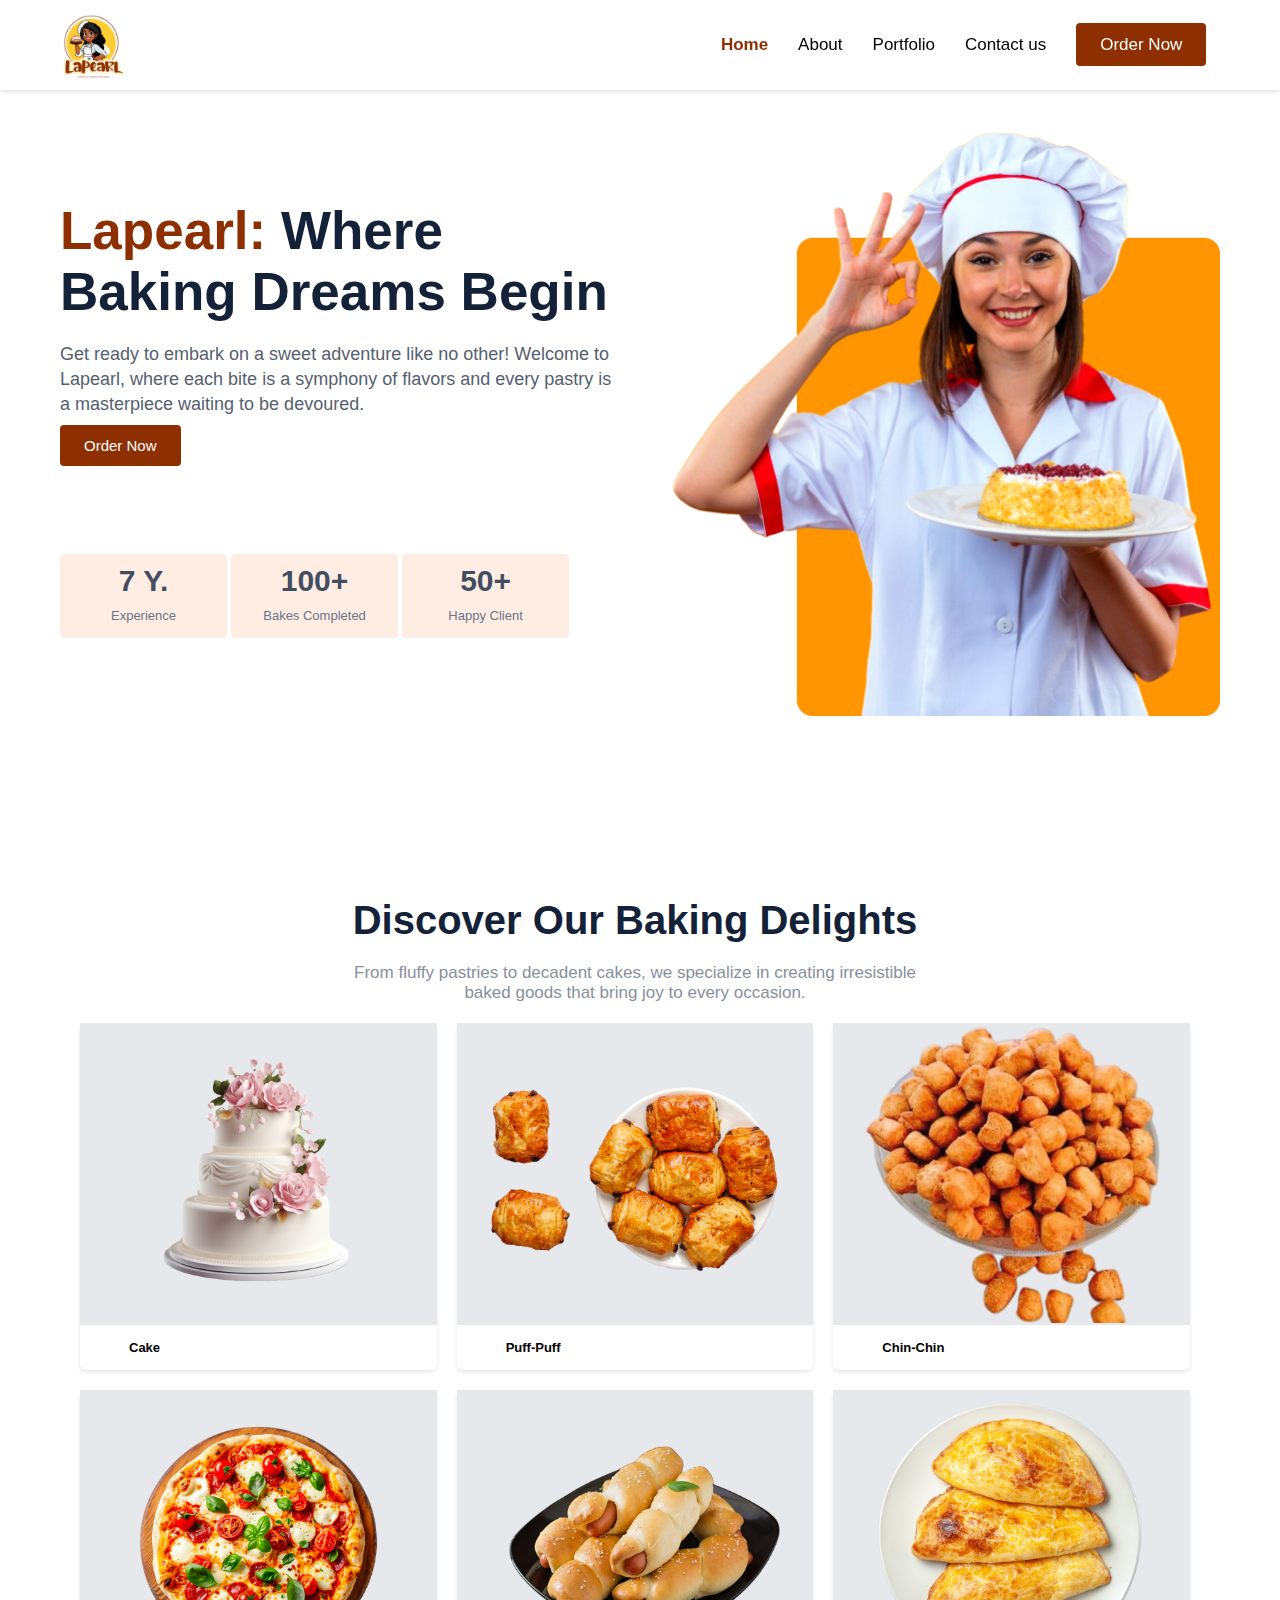
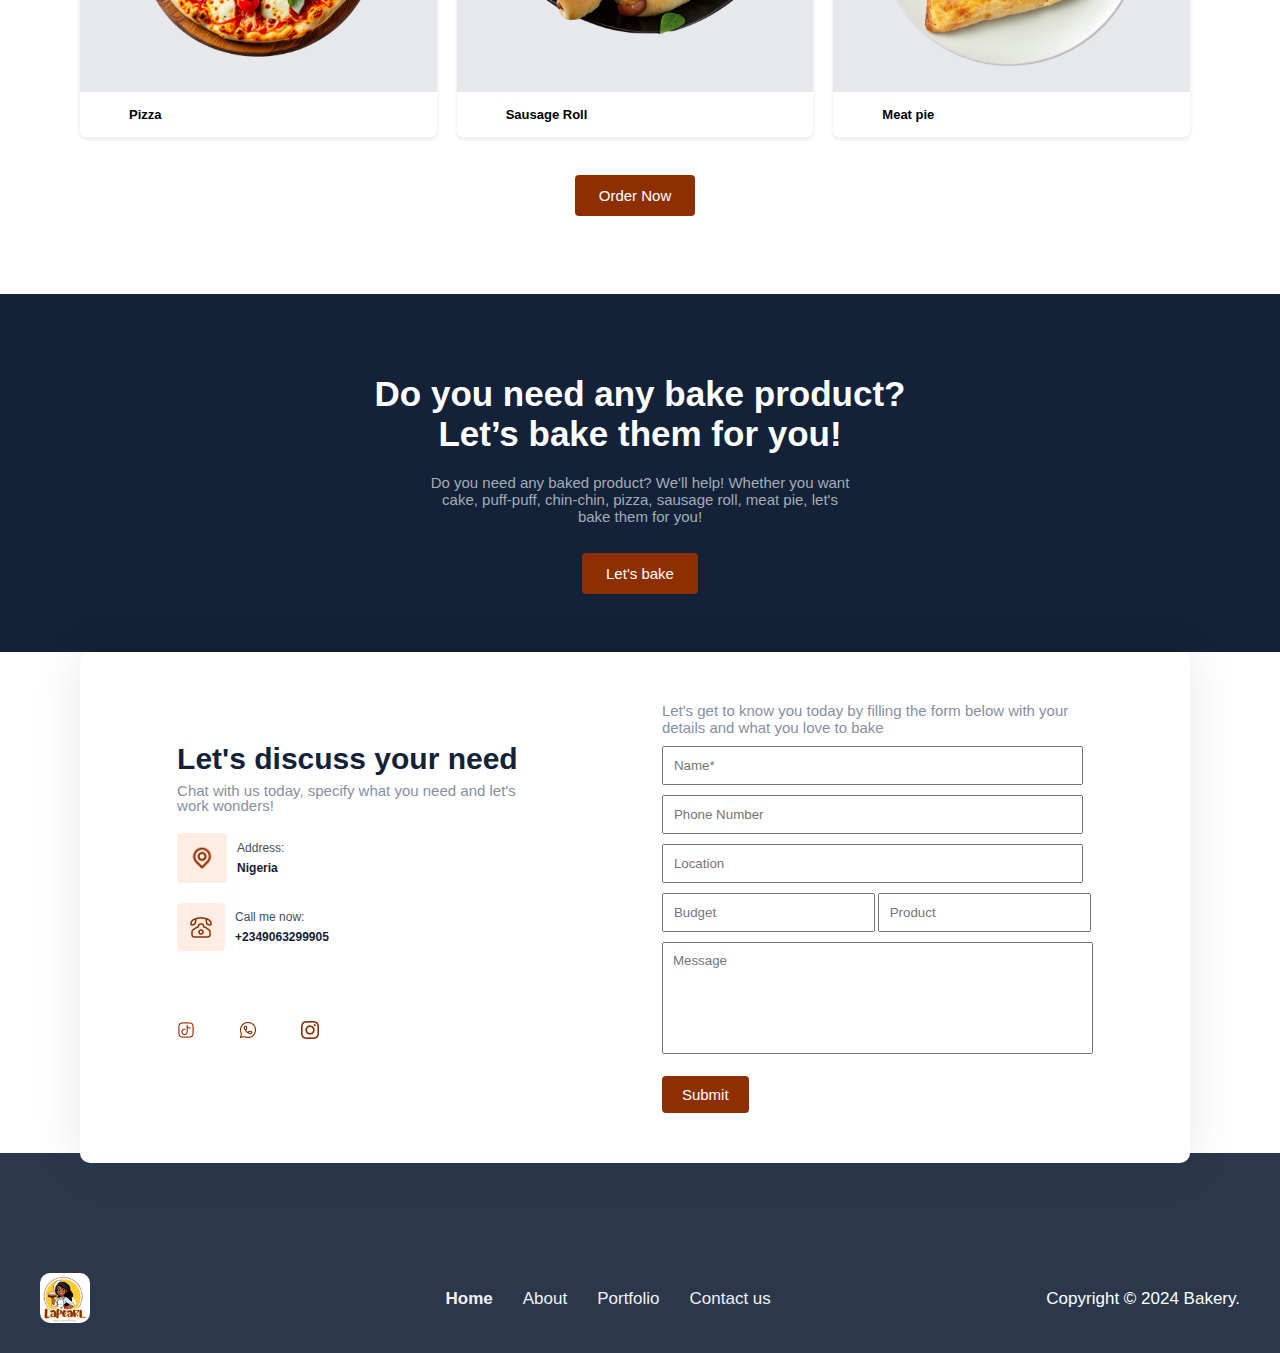
==== index.html @ 3e5f064e "media changed" ====
<!DOCTYPE html>
<html lang="en">
<head>
    <meta charset="UTF-8">
    <meta name="viewport" content="width=device-width, initial-scale=1.0">
    <title>Wholesome Baked Goods Delivered</title>
    <link rel="stylesheet" href="style.css">
    <link rel="shortcut icon" href="img/Lapearl logo Mascot 1.jpg" type="image/x-icon">
</head>
<body>
    <nav>
        <img src="img/Lapearl logo Mascot 1.jpg" alt="Logo">
        <ul class="nav-menu">
          <li class="nav-item"><a href="index.html" class="active">Home</a></li>
          <li class="nav-item"><a href="about.html">About</a></li>
          <li class="nav-item"><a href="portfolio.html">Portfolio</a></li>
          <li class="nav-item"><a href="contact.html">Contact us</a></li>
          <li class="nav-item"><a href="https://api.whatsapp.com/send?phone=2349063299905" class="nav-button" target="_blank">Order Now</a></li>
        </ul>
    </nav>

    <!--section 1-->
    <section class="section-1">
        <div class="container">
            <div class="row">
                <div class="col-1-of-2">
                    <h1><span>Lapearl:</span> Where Baking Dreams Begin</h1>
                    <p>Get ready to embark on a sweet adventure like no other! Welcome to Lapearl,
                         where each bite is a symphony of flavors and every pastry is a masterpiece waiting to be devoured.</p>
                    <a href="https://api.whatsapp.com/send?phone=2349063299905" target="_blank" class="btn">Order Now</a>

                    <div>
                        <div class="content-box">
                            <h1>7 Y.</h1>
                            <p>Experience</p>
                        </div>
                        <div class="content-box">
                            <h1>100+</h1>
                            <p>Bakes Completed</p>
                        </div>
                        <div class="content-box">
                             <h1>50+</h1>
                            <p>Happy Client</p>
                        </div>
                    </div>
                </div>
                <div class="col-1-of-2">
                    <img src="img/Frame 313.jpg" alt="baker">
                </div>
            </div>
        </div>
    </section>

    <!--section 2-->
    <section class="sec-2">
    <div class="grid-container">
        <!-- Header -->
        <div class=" header-item" style="grid-column: 1 / -1;">
            <h1>Discover Our Baking Delights</h1>
            <p>From fluffy pastries to decadent cakes, we specialize in creating irresistible <br>
                baked goods that bring joy to every occasion.
            </p>
        </div>
        <!-- Row 1 -->
        <div class="grid-item">
            <div class="color">
                <img src="img/cake 1.png" alt="cake">
            </div>
            <div>
                <p>Cake</p>
            </div>
        </div>

        <div class="grid-item">
            <div class="color">
                <img src="img/3.png" alt="puff puff">
            </div>
            <div>
                <p>Puff-Puff</p>
            </div>
        </div>

        <!-- Row 2 -->
        <div class="grid-item">
            <div class="color">
                <img src="img/2.png" alt="chin chin">
            </div>
            <div>
                <p>Chin-Chin</p>
            </div>
        </div>

        <div class="grid-item">
            <div class="color">
                <img src="img/pizza-slice 1.png" alt="pizza">
            </div>
            <div>
                <p>Pizza</p>
            </div>
        </div>

        <!-- Row 3 -->
        <div class="grid-item">
            <div class="color">
                <img src="img/4.png" alt="Sausage Roll">
            </div>
            <div>
                <p>Sausage Roll</p>
            </div>
        </div>

        <div class="grid-item">
            <div class="color">
                <img src="img/1 1.png" alt="Meat pie">
            </div>
            <div>
                <p>Meat pie</p>
            </div>
        </div>

        <div class=" header-item" style="grid-column: 1 / -1;">
            <a href="https://api.whatsapp.com/send?phone=2349063299905" target="_blank" class="b-t-n">Order Now</a>
        </div>
    </div>
</section>

<!--section 3-->
<section class="sec-3">
    <h1>
        Do you need any bake product? <br> Let’s bake them for you!
    </h1>

    <p>Do you need any baked product? We'll help! Whether you want <br> 
        cake, puff-puff, chin-chin, pizza, sausage roll, meat pie, let's <br> 
        bake them for you!
    </p>

    <a href="#Contact">Let's bake</a>
</section>

<!--section 4-->
<section class="sec-4" id="Contact">
    <div class="mother-contain-er">
        <div class="left">
            <h1>Let's discuss your need</h1>
            <p>Chat with us today, specify what you need and let's <br> work wonders!</p>
            <p class="og">
              <img src="img/Frame 50.png" alt="Location Icon" width="50px" height="50px">
              <span class="con-tent">
                <span class="a-d-d">Address:</span><br>
                <span class="nkt">Nigeria</span>
              </span>
            </p> <br>
            <p class="og">
              <img src="img/Frame 51.png" alt="Landline Icon">
              <span class="con-tent">
                <span class="a-d-d">Call me now:</span> <br>
                <span class="nkt">+2349063299905</span>
              </span>
            </p>
            <br>
            <p class="space">
              <a href="https://www.tiktok.com/@lapearlcakes?_t=8lHnKETPbi2&_r=1" target="_blank"><img src="img/tiktok.png" alt="TikTok Logo" /></a>
              <a href="https://wa.me/message/PMMWV4G5UHPJA1" target="_blank"><img src="img/whatsapp.png" alt="WhatsApp Logo" /></a>
              <a href="https://www.instagram.com/lapearl_cakes?igsh=MTdxNnNvN2x2amR6cg==" target="_blank"><img src="img/Social.png" alt="Instagram Logo" /></a>
            </p>
        </div>

        <div class="right">
            <p>Let's get to know you today by filling the form below with your <br> details and what you love to bake</p>
            <form>
              <input type="text" name="name" placeholder="Name*" id="text"><br>
              <input type="tel" name="phone" placeholder="Phone Number" id="tel"><br>
              <input type="text" name="location" placeholder="Location" id="text"><br>
              <input type="text" name="budget" placeholder="Budget" id="budget">
              <input type="text" name="product" placeholder="Product" id="product"><br>
              <textarea name="message" placeholder="Message"></textarea><br>
              <button type="submit">Submit</button>
            </form>
        </div>
    </div>
  </section>

  <!-- footer-->
<footer>
    <div class="footer-container">
        <div class="footer-left">
            <img src="img/Lapearl logo Mascot 1.jpg" alt="Logo" width="50px" height="50px">
        </div>
        <div class="footer-center">
            <ul class="nav-menu">
                <li class="nav-item"><a href="index.html" class="thick">Home</a></li>
                <li class="nav-item"><a href="about.html">About</a></li>
                <li class="nav-item"><a href="portfolio.html">Portfolio</a></li>
                <li class="nav-item"><a href="contact.html">Contact us</a></li>
            </ul>
        </div>
        <div class="footer-right">
            <p>Copyright © 2024 Bakery.</p>
        </div>
    </div>
</footer>
</body>
</html>
---- style.css ----
*{
    margin: 0;
    padding: 0;
    box-sizing: border-box;
    font-family: sans-serif;
    max-width: 100%;
}

html{
    font-size: 62.5%; 
}

nav {
    display: flex;
    justify-content: space-around;
    align-items: center;
    background-color: white;
    color: black;
    padding: 1rem; 
    position: sticky;
    top: 0;
    box-shadow: 0 2px 4px rgba(0,0,0,0.1); 
    z-index: 2;
}

nav img {
    float: left;
    width: 7rem; 
    height: 7rem;
    margin-right: 40rem; 
}

.nav-menu {
    display: flex;
    list-style: none;
    margin-left: 8rem;
}

.nav-item {
    padding: 0 1.5rem; 
}

.nav-item a {
    text-decoration: none;
    color: black;
    font-size: 1.7rem; 
}

.nav-item a:hover {
    color: rgb(165, 42, 42);
}

.nav-item a.active{
    color: #8E2F01;
    font-weight: bolder;
}


a.nav-button{
    text-decoration: none;
    color: white !important;
    background-color: #8E2F01;
    padding: 1.2rem 2.4rem; 
    border-radius: 0.4rem;
}

a.nav-button:hover{
    color: white;
    background-color: #642200;
}

/* section 1 css style */

.section-1 {
    display: flex;
    justify-content: center;
    align-items: center;
    padding: 3rem 0 0; 
}

.section-1 .container {
    max-width: 1200px; 
    margin: 0 auto;
    padding: 0 2rem; 
}

.section-1 .row {
    display: flex;
    flex-wrap: wrap;
    align-items: center;
    justify-content: space-between; 
}

.section-1 .col-1-of-2 {
    flex-basis: 48%; 
    text-align: left; 
}

.section-1 .col-1-of-2 span{
    color: #8E2F01;
}

.section-1 h1 {
    font-size: 5.3rem; 
    margin-bottom: 2rem; 
    color: #132238;
}

.section-1 p {
    font-size: 1.8rem; 
    margin-bottom: 2rem; 
    color: #556070;
    line-height: 2.5rem;
}

.section-1 .btn {
    text-decoration: none;
    color: white;
    background-color: #8E2F01; 
    padding: 1.2rem 2.4rem; 
    border-radius: 0.4rem; 
    font-size: 1.5rem;
}

.section-1 .btn:hover{
    background-color: #642200; 
}

.section-1 .content-box {
    float: left; /* Floats each content box to the left */
    width: 30%; /* Sets the width of each box to 30% of their parent container */
    margin-top: 10rem;
    margin-right: 4px;
    background-color: #FFEDE4;
    border-radius: 4px;
    padding: 1rem 2.7rem;
}

.section-1 .content-box h1{
    font-size: 3rem;
    color: #424E60;
    text-align: center;
    font-weight: 600;
    margin-bottom: 0.5rem;
}

.section-1 .content-box p{
    font-size: 1.3rem;
    color: #697484;
    text-align: center;
    margin-bottom: 0;
}

/* section 2 css style */
.sec-2{
    margin: 15rem 9rem 9rem 8rem;
}

.sec-2 .grid-container {
    display: grid;
    grid-template-columns: repeat(3, 1fr); /* Creates 3 columns */
    grid-gap: 20px; /* Adjusts the gap between grid items */
    text-align: center; /* Centers the text */
    justify-content: center;
}

.sec-2 .grid-item {
    border-radius: 6px;
    box-shadow: 0 2px 4px rgba(0,0,0,0.1); 
}

.sec-2 .header-item h1{
    font-weight: bold; /* Makes header text bold */
    color: #132238;
    font-size: 4rem;
    margin-bottom: 2rem;
}

.sec-2 .header-item p{
    color: #87909D;
    font-size: 1.7rem;
    font-weight: 400;
}

.sec-2 .grid-item img {
    max-width: 300px; /* Limits image size */
    margin: 0 auto; /* Centers images horizontally */
}

.sec-2 .grid-item p{
    font-size: 1.3rem;
    float: left;
    padding-left: 4.9rem;
    padding-top: 1.5rem;
    font-weight: bold;
    padding-bottom: 1.5rem;
}

.sec-2 .b-t-n {
    text-decoration: none;
    color: white;
    background-color: #8E2F01; 
    padding: 1.2rem 2.4rem; 
    border-radius: 0.4rem; 
    font-size: 1.5rem;
}

.sec-2 .b-t-n:hover{
    background-color: #642200; 
}

.sec-2 .header-item {
    margin-top: 30px;
}

.color{
    background-color: #E6E8EB;
}

/* section 3 css style */
.sec-3{
    background-color: #132238;
    text-align: center;
    padding-bottom: 7rem;
}

.sec-3 h1{
    font-size: 3.5rem;
    padding-bottom: 2rem;
    color: white;
    padding-top: 8rem;
}

.sec-3 p{
    font-size: 1.5rem;
    margin-bottom: 4rem;
    color: #A5ACB5;
    font-weight: 400;
}

.sec-3 a{
    text-decoration: none;
    color: white;
    background-color: #8E2F01; 
    padding: 1.2rem 2.4rem; 
    border-radius: 0.4rem; 
    font-size: 1.5rem;
}

.sec-3 a:hover{
    background-color: #642200; 
}

/* section 4 css style */

.sec-4{
    margin: 0 9rem 0 8rem;
}

.sec-4 .mother-contain-er{
    display: flex;
    justify-content: space-around;
    flex-wrap: wrap;
    border-radius: 1rem;
    box-shadow: 0 0 5rem rgba(0,0,0,0.1); 
    background-color: white;
    z-index: 1;
    position: relative;
    margin-bottom: -1rem;
}

.sec-4 .mother-contain-er div{
    float: left;
}

.sec-4 div.left{
    padding: 9rem 0 5rem 5rem;
}

.sec-4 div.left h1{
    font-size: 3rem;
    font-weight: 600;
    color: #132238;
    margin-bottom: 0.7rem;
}

.sec-4 div.left > p{
    color: #87909D;
    font-size: 1.5rem;
    line-height: 1.5rem;
    margin-bottom: 2rem;
}

.sec-4 p.og{
    display: inline-flex;
    flex-direction: row ;
    margin-bottom: 2rem;
 }

 .sec-4 span.con-tent{
    display: flex;
    flex-direction: column;
    justify-content: center;   
    line-height: 1rem;
    padding-left: 1rem;
}

.sec-4 span.con-tent span.a-d-d{
    font-weight: 400;
    font-size: 1.2rem;
    color: #424E60;
}

.sec-4 span.con-tent span.nkt{
    font-weight: 600;
    font-size: 1.2rem;
    color: #132238;
}

.sec-4 p.space{
    margin-top: 5rem;
}

.sec-4 p.space a{
    margin-right: 4rem;
}

.sec-4 div.right{
    padding: 5rem;
}

.sec-4 div.right p{
    font-size: 1.5rem;
    font-weight: 400;
    color: #87909D;
    line-height: 1.7rem;
}

.sec-4 #text{
    padding: 1rem 23rem 1rem 1rem;
    outline: none;
    margin-top: 1rem;
}

.sec-4 #tel{
    padding: 1rem 23rem 1rem 1rem;
    outline: none;
    margin-top: 1rem;
}

.sec-4 #budget, #product{
    padding: 1rem 2.2rem 1rem 1rem;
    outline: none;
    margin-top: 1rem;
}

.sec-4 textarea{
    padding: 1rem 24.4rem 7rem 1rem;
    margin-top: 1rem;
    outline: none;
    resize: none;
}

.sec-4 button{
    background-color: #8E2F01;
    color: white;
    outline: none;
    border: none;
    padding: 1rem 2rem; 
    border-radius: 0.4rem; 
    font-size: 1.5rem;
    margin-top: 2rem;
    cursor: pointer;
}

/* footer */
footer {
    background-color: #2B384C;
    padding: 20px 0;
    color: white;
    height: 20rem;
}

footer .nav-menu {
    display: flex;
    list-style: none;
    margin-left: 8rem;
}

footer .nav-item {
    padding: 0 1.5rem; 
}

 footer .nav-item a {
    text-decoration: none;
    color: #F0F1F3 !important;
    font-size: 1.7rem; 
}

footer .nav-item a:hover {
    color: brown;
}

footer a.thick{
    font-weight: bolder;
}

.footer-container {
    display: flex;
    justify-content: space-between;
    align-items: center;
    max-width: 1200px;
    margin: 0 auto;
    padding-top: 10rem;
}

.footer-left img {
    max-width: 100px; 
    border-radius: 1rem;
}

.footer-center {
    text-align: center;
}

.footer-right {
    text-align: right;
    font-size: 1.7rem;
}




/* For screens smaller than 768px */
@media (max-width: 768px) {
    html{
        font-size: 50%;
    }

    nav img {
        margin-right: 10px;
    }

    a.nav-button{
        text-decoration: none;
        color: white;
        background-color: #8E2F01;
        padding: 1rem 1rem; 
        border-radius: 0.4rem;
    }

    .section-1 .col-1-of-2 {
        flex-basis: 100%; 
    }

    .sec-2 .grid-container {
        display: grid;
        grid-template-columns: repeat(1, 1fr); /* Creates 1 columns */
        grid-gap: 20px; /* Adjusts the gap between grid items */
        text-align: center; /* Centers the text */
    }
    
    .sec-4 .mother-contain-er div{
        float: left;
        border-radius: 3rem;
        box-shadow: 0 2px 4px rgba(0,0,0,0.1); 
    }

    footer {
        background-color: #2B384C;
        padding: 20px 0;
        color: white;
        height: 35rem;
    }

    .footer-container {
        display: flex;
        justify-content: space-between;
        align-items: center;
        max-width: 1200px;
        margin: 0 auto;
        padding-top: 5rem;
        flex-direction: column;
    }

    .footer-left img {
        width: 200px; 
        height: 100px;
        border-radius: 1rem;
        margin-bottom: 2rem;
    }

    .footer-center {
        text-align: center;
        margin-bottom: 2rem;
    }

    .sec-4 #budget, #product{
        outline: none;
        width: 100%;
        margin-top: 1rem;
    }

    .sec-4 #text{
        width: 100%;
        outline: none;
        margin-top: 1rem;
    }
    
    .sec-4 #tel{
        width: 100%;
        outline: none;
        margin-top: 1rem;
    }

    .sec-4 textarea{
        width: 100%;
        margin-top: 1rem;
        outline: none;
    }


}

/* For screens smaller than 500px */
@media (max-width: 500px) {
    html{
        font-size: 45%;
    }
    
    body{
        overflow-x: hidden;
    }

    nav img {
        width: 5rem; 
        height: 5rem;
    }

    .nav-menu {
        display: flex;
        list-style: none;
        margin-left: 4rem;
    }

    .nav-item a {
        text-decoration: none;
        color: black;
        font-size: 1rem; 
    }
    
    .section-1 .content-box p{
        font-size: 1rem;
    }

    .section-1 .row{
        flex-direction: column;
    }

    .section-1 h1 {
        font-size: 3.5rem;
    }

    .section-1 .col-1-of-2 {
        flex-basis: 48%; 
        text-align: left; 
        justify-content: center;
    }



    a.nav-button{
        display: none;
    }

    .nav-item a {
        text-decoration: none;
        color: black;
        font-size: 1.5rem; 
    }

    .sec-4{
        margin: 0;
    }

    .sec-4 .mother-contain-er{
        display: flex;
        justify-content: center;
    }

    .sec-4 #text{
        padding-right: 3rem;
        width: 100%;
        outline: none;
        margin-top: 1rem;
    }
    
    .sec-4 #tel{
        /* padding: 1rem 23rem 1rem 1rem; */
        width: 100%;
        outline: none;
        margin-top: 1rem;
        padding-right: 3rem;
    }

    .sec-4 #budget, #product{
        width: 100%;
        outline: none;
        margin-top: 1rem;
    }

    .sec-4 textarea::placeholder{
        font-size: 1.8rem;
        float: left;
    }

    .sec-4 textarea{
        overflow: hidden;
        width: 100%;
        padding-right: 3rem;
    }

}

/* For screens smaller than 350px */
@media (max-width: 350px) {
    html{
        font-size: 42%;
    }
    
    body{
        overflow-x: hidden;
    }

    nav img {
        width: 5rem; 
        height: 5rem;
    }

    .section-1 h1 {
        font-size: 3.5rem; 
    }

    .section-1 .col-1-of-2 {
        flex-basis: 48%; 
        text-align: center; 
    }
    

    a.nav-button{
        display: none;
    }

    .nav-item a {
        text-decoration: none;
        color: black;
        font-size: 1.5rem; 
    }

    .sec-4 #text{
        /* padding: 1rem 23rem 1rem 1rem; */
        width: 100%;
        outline: none;
        margin-top: 1rem;
    }
    
    .sec-4 #tel{
        /* padding: 1rem 23rem 1rem 1rem; */
        width: 100%;
        outline: none;
        margin-top: 1rem;
    }

    .sec-4 #budget, #product{
        /* padding: 1rem 7.2rem 1rem 1rem; */
        width: 100%;
        outline: none;
        margin-top: 1rem;
    }

}
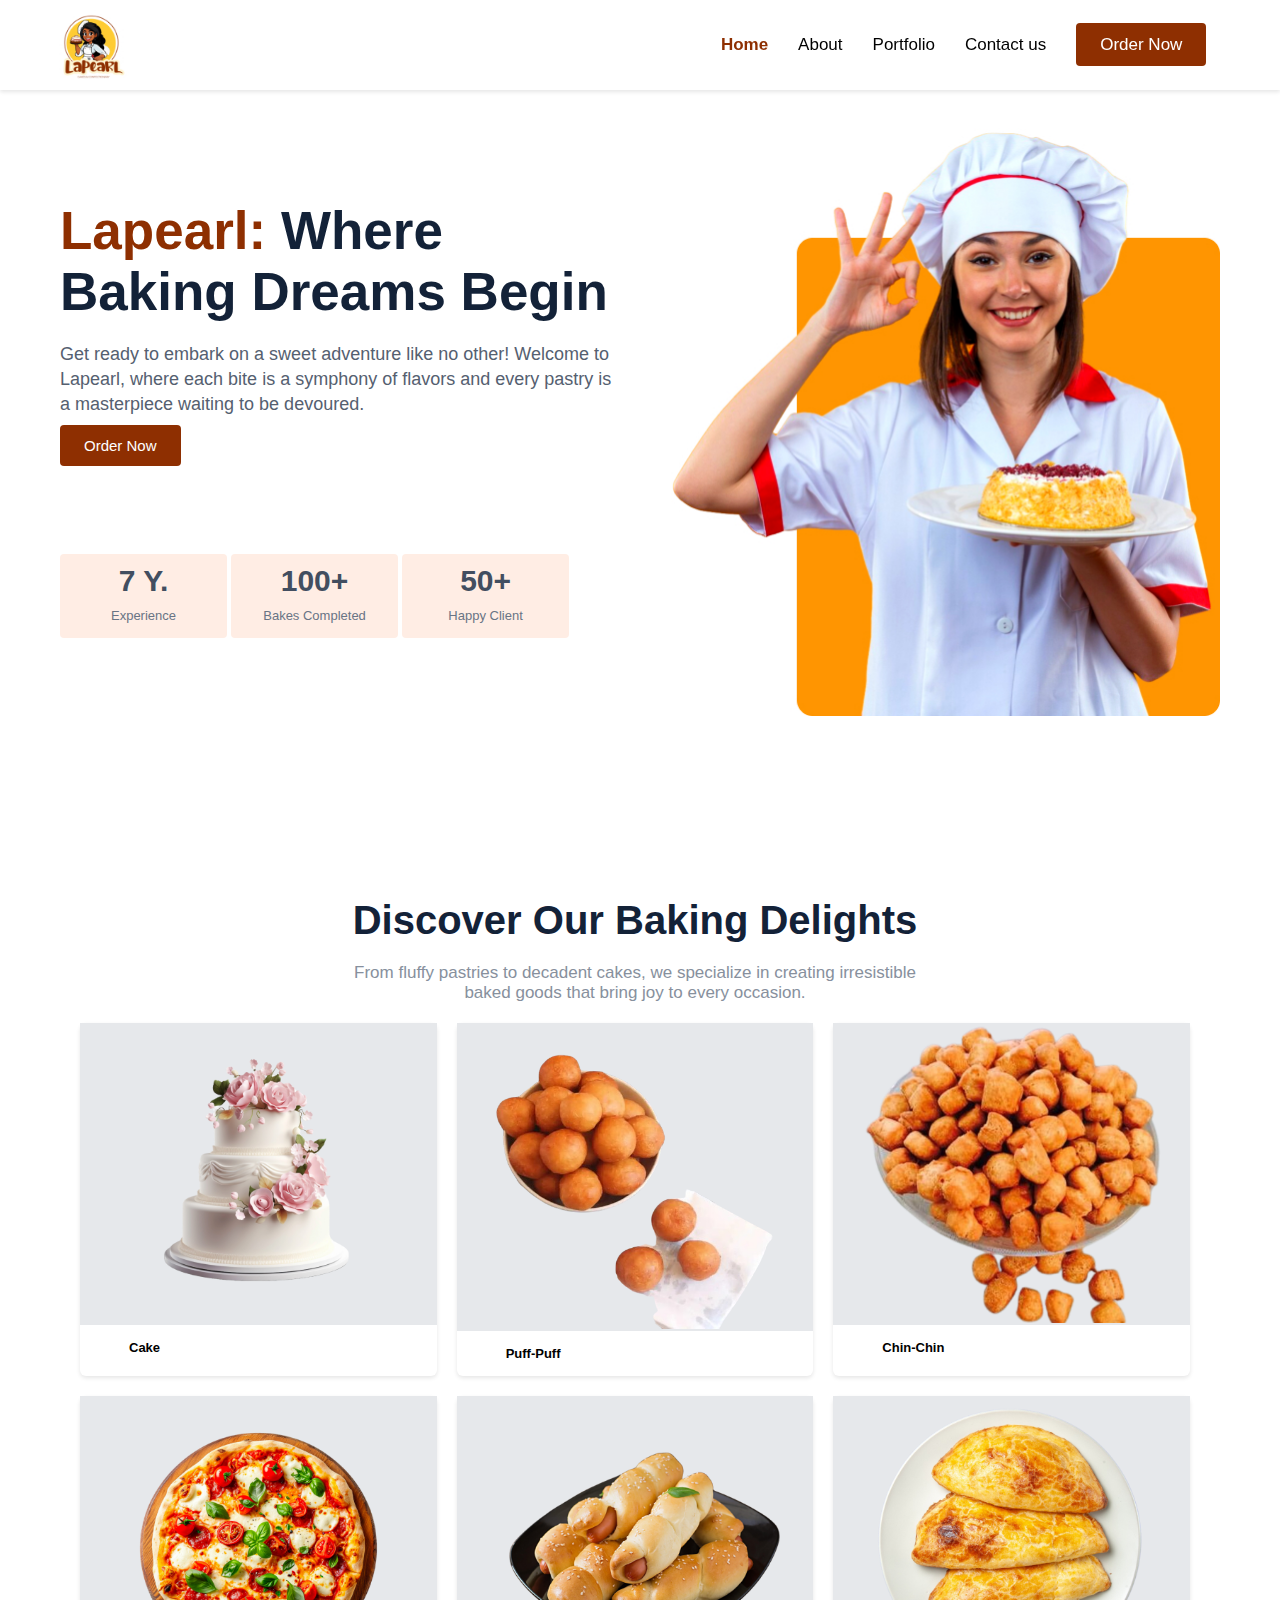
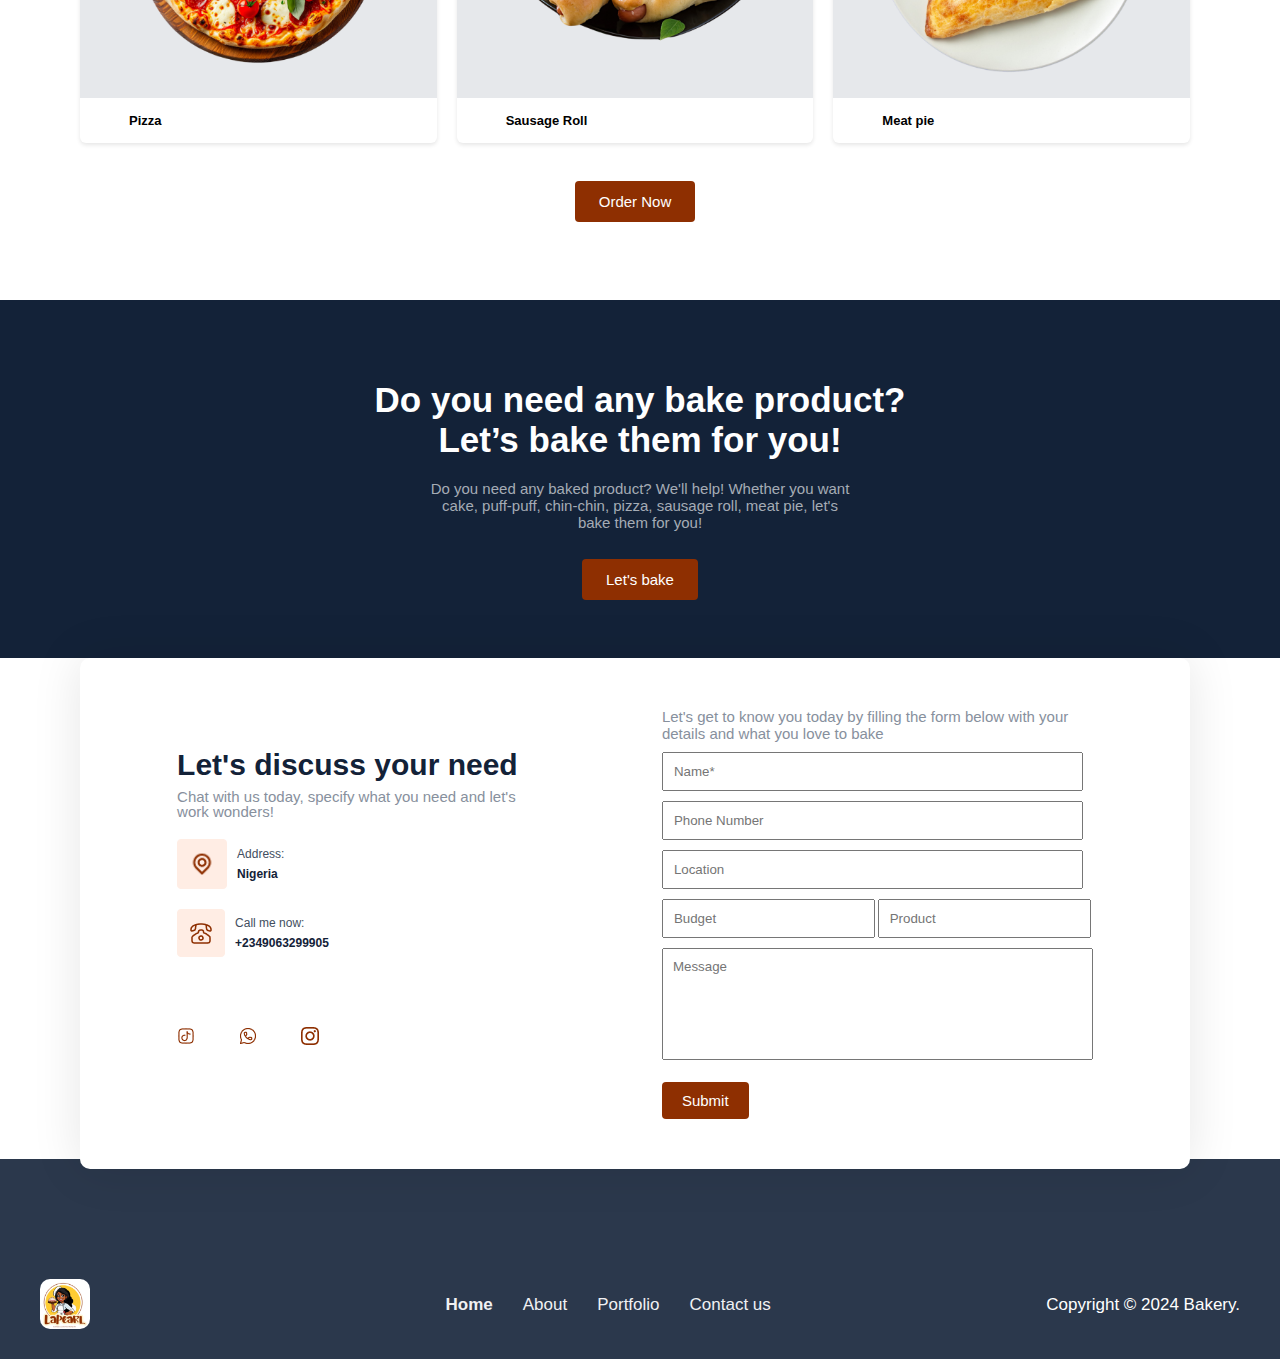
==== commit 792a4a99: "first commit" ====
--- a/index.html
+++ b/index.html
@@ -9,7 +9,7 @@
 </head>
 <body>
     <nav>
-        <img src="img/Lapearl logo Mascot 1.jpg" alt="Logo">
+        <a href="index.html"><img src="img/Lapearl logo Mascot 1.jpg" alt="Logo"></a>
         <ul class="nav-menu">
           <li class="nav-item"><a href="index.html" class="active">Home</a></li>
           <li class="nav-item"><a href="about.html">About</a></li>
@@ -73,7 +73,7 @@
 
         <div class="grid-item">
             <div class="color">
-                <img src="img/3.png" alt="puff puff">
+                <img src="img/puff-puff.jpg-removebg-preview.png" alt="puff puff" style="object-fit: cover;">
             </div>
             <div>
                 <p>Puff-Puff</p>
--- a/style.css
+++ b/style.css
@@ -431,14 +431,454 @@
 
 
 
-/* For screens smaller than 768px */
-@media (max-width: 768px) {
+/* For screens smaller than 1024px */
+ @media screen and (min-width: 767px) and (max-width: 1060px){
+    *{
+        margin: 0;
+        padding: 0;
+        box-sizing: border-box;
+        font-family: sans-serif;
+        max-width: 100%;
+    }
+    
+    html{
+        font-size: 58%; 
+    }
+    body{
+        overflow-x: hidden;
+    }
+    
+    nav {
+        display: flex;
+        justify-content: space-around;
+        align-items: center;
+        background-color: white;
+        color: black;
+        padding: 1rem; 
+        position: sticky;
+        top: 0;
+        box-shadow: 0 2px 4px rgba(0,0,0,0.1); 
+        z-index: 2;
+    }
+    
+    nav img {
+        float: left;
+        width: 7rem; 
+        height: 7rem;
+        margin-right: 15rem; 
+    }
+    
+    .nav-menu {
+        display: flex;
+        list-style: none;
+        margin-left: 8rem;
+    }
+    
+    .nav-item {
+        padding: 0 1.5rem; 
+    }
+    
+    .nav-item a {
+        text-decoration: none;
+        color: black;
+        font-size: 1.7rem; 
+    }
+    
+    .nav-item a:hover {
+        color: rgb(165, 42, 42);
+    }
+    
+    .nav-item a.active{
+        color: #8E2F01;
+        font-weight: bolder;
+    }
+    
+    
+    a.nav-button{
+        text-decoration: none;
+        color: white !important;
+        background-color: #8E2F01;
+        padding: 1.2rem 2.4rem; 
+        border-radius: 0.4rem;
+    }
+    
+    a.nav-button:hover{
+        color: white;
+        background-color: #642200;
+    }
+    
+    /* section 1 css style */
+    
+    .section-1 {
+        display: flex;
+        justify-content: center;
+        align-items: center;
+        padding: 3rem 0 0; 
+    }
+    
+    .section-1 .container {
+        max-width: 1200px; 
+        margin: 0 auto;
+        padding: 0 2rem; 
+    }
+    
+    .section-1 .row {
+        display: flex;
+        flex-wrap: wrap;
+        align-items: center;
+        justify-content: space-between; 
+    }
+    
+    .section-1 .col-1-of-2 {
+        flex-basis: 50%; 
+        text-align: left; 
+        padding: 3rem;
+    }
+    
+    .section-1 .col-1-of-2 span{
+        color: #8E2F01;
+        display: block;
+    }
+    
+    .section-1 h1 {
+        font-size: 5rem; 
+        margin-bottom: 2rem; 
+        color: #132238;
+    }
+    
+    .section-1 p {
+        font-size: 1.8rem; 
+        margin-bottom: 2rem; 
+        color: #556070;
+        line-height: 2.5rem;
+    }
+    
+    .section-1 .btn {
+        text-decoration: none;
+        color: white;
+        background-color: #8E2F01; 
+        padding: 1.2rem 2.4rem; 
+        border-radius: 0.4rem; 
+        font-size: 1.5rem;
+    }
+    
+    .section-1 .btn:hover{
+        background-color: #642200; 
+    }
+    
+    .section-1 .content-box {
+        float: left; /* Floats each content box to the left */
+        width: 30%; /* Sets the width of each box to 30% of their parent container */
+        margin-top: 10rem;
+        margin-right: 4px;
+        background-color: #FFEDE4;
+        border-radius: 4px;
+        padding: 1rem 2.7rem;
+    }
+    
+    .section-1 .content-box h1{
+        font-size: 3rem;
+        color: #424E60;
+        text-align: center;
+        font-weight: 600;
+        margin-bottom: 0.5rem;
+    }
+    
+    .section-1 .content-box p{
+        font-size: 1.3rem;
+        color: #697484;
+        text-align: center;
+        margin-bottom: 0;
+        line-height: 15px;
+    }
+    
+    /* section 2 css style */
+    .sec-2{
+        margin: 15rem 9rem 9rem 8rem;
+    }
+    
+    .sec-2 .grid-container {
+        display: grid;
+        grid-template-columns: repeat(3, 1fr); /* Creates 3 columns */
+        grid-gap: 20px; /* Adjusts the gap between grid items */
+        text-align: center; /* Centers the text */
+        justify-content: center;
+    }
+    
+    .sec-2 .grid-item {
+        border-radius: 6px;
+        box-shadow: 0 2px 4px rgba(0,0,0,0.1); 
+    }
+    
+    .sec-2 .header-item h1{
+        font-weight: bold; /* Makes header text bold */
+        color: #132238;
+        font-size: 4rem;
+        margin-bottom: 2rem;
+    }
+    
+    .sec-2 .header-item p{
+        color: #87909D;
+        font-size: 1.7rem;
+        font-weight: 400;
+    }
+    
+    .sec-2 .grid-item img {
+        max-width: 300px; /* Limits image size */
+        margin: 0 auto; /* Centers images horizontally */
+    }
+    
+    .sec-2 .grid-item p{
+        font-size: 2.3rem;
+        float: left;
+        padding-left: 4.9rem;
+        padding-top: 1.5rem;
+        font-weight: bold;
+        padding-bottom: 1.5rem;
+    }
+    
+    .sec-2 .b-t-n {
+        text-decoration: none;
+        color: white;
+        background-color: #8E2F01; 
+        padding: 1.2rem 2.4rem; 
+        border-radius: 0.4rem; 
+        font-size: 1.5rem;
+    }
+    
+    .sec-2 .b-t-n:hover{
+        background-color: #642200; 
+    }
+    
+    .sec-2 .header-item {
+        margin-top: 30px;
+    }
+    
+    .color{
+        background-color: #E6E8EB;
+    }
+    
+    /* section 3 css style */
+    .sec-3{
+        background-color: #132238;
+        text-align: center;
+        padding-bottom: 7rem;
+    }
+    
+    .sec-3 h1{
+        font-size: 3.5rem;
+        padding-bottom: 2rem;
+        color: white;
+        padding-top: 8rem;
+    }
+    
+    .sec-3 p{
+        font-size: 1.5rem;
+        margin-bottom: 4rem;
+        color: #A5ACB5;
+        font-weight: 400;
+    }
+    
+    .sec-3 a{
+        text-decoration: none;
+        color: white;
+        background-color: #8E2F01; 
+        padding: 1.2rem 2.4rem; 
+        border-radius: 0.4rem; 
+        font-size: 1.5rem;
+    }
+    
+    .sec-3 a:hover{
+        background-color: #642200; 
+    }
+    
+    /* section 4 css style */
+    
+    .sec-4{
+        margin: 0 9rem 0 8rem;
+    }
+    
+    .sec-4 .mother-contain-er{
+        display: flex;
+        justify-content: space-around;
+        flex-wrap: wrap;
+        border-radius: 1rem;
+        box-shadow: 0 0 5rem rgba(0,0,0,0.1); 
+        background-color: white;
+        z-index: 1;
+        position: relative;
+        margin-bottom: -1rem;
+    }
+    
+    .sec-4 .mother-contain-er div{
+        float: left;
+    }
+    
+    .sec-4 div.left{
+        padding: 9rem 0 5rem 5rem;
+    }
+    
+    .sec-4 div.left h1{
+        font-size: 3rem;
+        font-weight: 600;
+        color: #132238;
+        margin-bottom: 0.7rem;
+    }
+    
+    .sec-4 div.left > p{
+        color: #87909D;
+        font-size: 1.5rem;
+        line-height: 1.5rem;
+        margin-bottom: 2rem;
+    }
+    
+    .sec-4 p.og{
+        display: inline-flex;
+        flex-direction: row ;
+        margin-bottom: 2rem;
+     }
+    
+     .sec-4 span.con-tent{
+        display: flex;
+        flex-direction: column;
+        justify-content: center;   
+        line-height: 1rem;
+        padding-left: 1rem;
+    }
+    
+    .sec-4 span.con-tent span.a-d-d{
+        font-weight: 400;
+        font-size: 1.2rem;
+        color: #424E60;
+    }
+    
+    .sec-4 span.con-tent span.nkt{
+        font-weight: 600;
+        font-size: 1.2rem;
+        color: #132238;
+    }
+    
+    .sec-4 p.space{
+        margin-top: 5rem;
+    }
+    
+    .sec-4 p.space a{
+        margin-right: 4rem;
+    }
+    
+    .sec-4 div.right{
+        padding: 5rem;
+    }
+    
+    .sec-4 div.right p{
+        font-size: 1.5rem;
+        font-weight: 400;
+        color: #87909D;
+        line-height: 1.7rem;
+    }
+    
+    .sec-4 #text{
+        padding: 1rem 23rem 1rem 1rem;
+        outline: none;
+        margin-top: 1rem;
+    }
+    
+    .sec-4 #tel{
+        padding: 1rem 23rem 1rem 1rem;
+        outline: none;
+        margin-top: 1rem;
+    }
+    
+    .sec-4 #budget, #product{
+        padding: 1rem 1.5rem 1rem 1rem;
+        outline: none;
+        margin-top: 1rem;
+    }
+    
+    .sec-4 textarea{
+        padding: 1rem 25.7rem 7rem 1rem;
+        margin-top: 1rem;
+        outline: none;
+        resize: none;
+    }
+    
+    .sec-4 button{
+        background-color: #8E2F01;
+        color: white;
+        outline: none;
+        border: none;
+        padding: 1rem 2rem; 
+        border-radius: 0.4rem; 
+        font-size: 1.5rem;
+        margin-top: 2rem;
+        cursor: pointer;
+    }
+    
+    /* footer */
+    footer {
+        background-color: #2B384C;
+        padding: 20px 0;
+        color: white;
+        height: 20rem;
+    }
+    
+    footer .nav-menu {
+        display: flex;
+        list-style: none;
+        margin-left: 8rem;
+    }
+    
+    footer .nav-item {
+        padding: 0 1.5rem; 
+    }
+    
+     footer .nav-item a {
+        text-decoration: none;
+        color: #F0F1F3 !important;
+        font-size: 1.7rem; 
+    }
+    
+    footer .nav-item a:hover {
+        color: brown;
+    }
+    
+    footer a.thick{
+        font-weight: bolder;
+    }
+    
+    .footer-container {
+        display: flex;
+        justify-content: space-around;
+        align-items: center;
+        max-width: 1200px;
+        margin: 0 auto;
+        padding-top: 10rem;
+    }
+    
+    .footer-left img {
+        max-width: 100px; 
+        border-radius: 1rem;
+    }
+    
+    .footer-center {
+        text-align: center;
+    }
+    
+    .footer-right {
+        text-align: right;
+        font-size: 1.7rem;
+    }
+    
+ }
+
+
+ @media (max-width:  766px) {
     html{
         font-size: 50%;
     }
 
     nav img {
-        margin-right: 10px;
+        margin-right: 6px;
     }
 
     a.nav-button{
@@ -560,6 +1000,7 @@
     .section-1 h1 {
         font-size: 3.5rem;
     }
+    
 
     .section-1 .col-1-of-2 {
         flex-basis: 48%; 
@@ -567,7 +1008,17 @@
         justify-content: center;
     }
 
-
+    .sec-2 .header-item p{
+        color: #87909D;
+        float: left;
+        font-size: 2rem;
+        font-weight: 400;
+        /* text-align-last: left; */
+    }
+
+    .sec-2 .header-item p br{
+        display: none;
+    }
 
     a.nav-button{
         display: none;
@@ -620,6 +1071,12 @@
         padding-right: 3rem;
     }
 
+    .footer-left img {
+        width: 45px !important;
+        height: 45px !important; 
+        border-radius: 1rem;
+    }
+
 }
 
 /* For screens smaller than 350px */
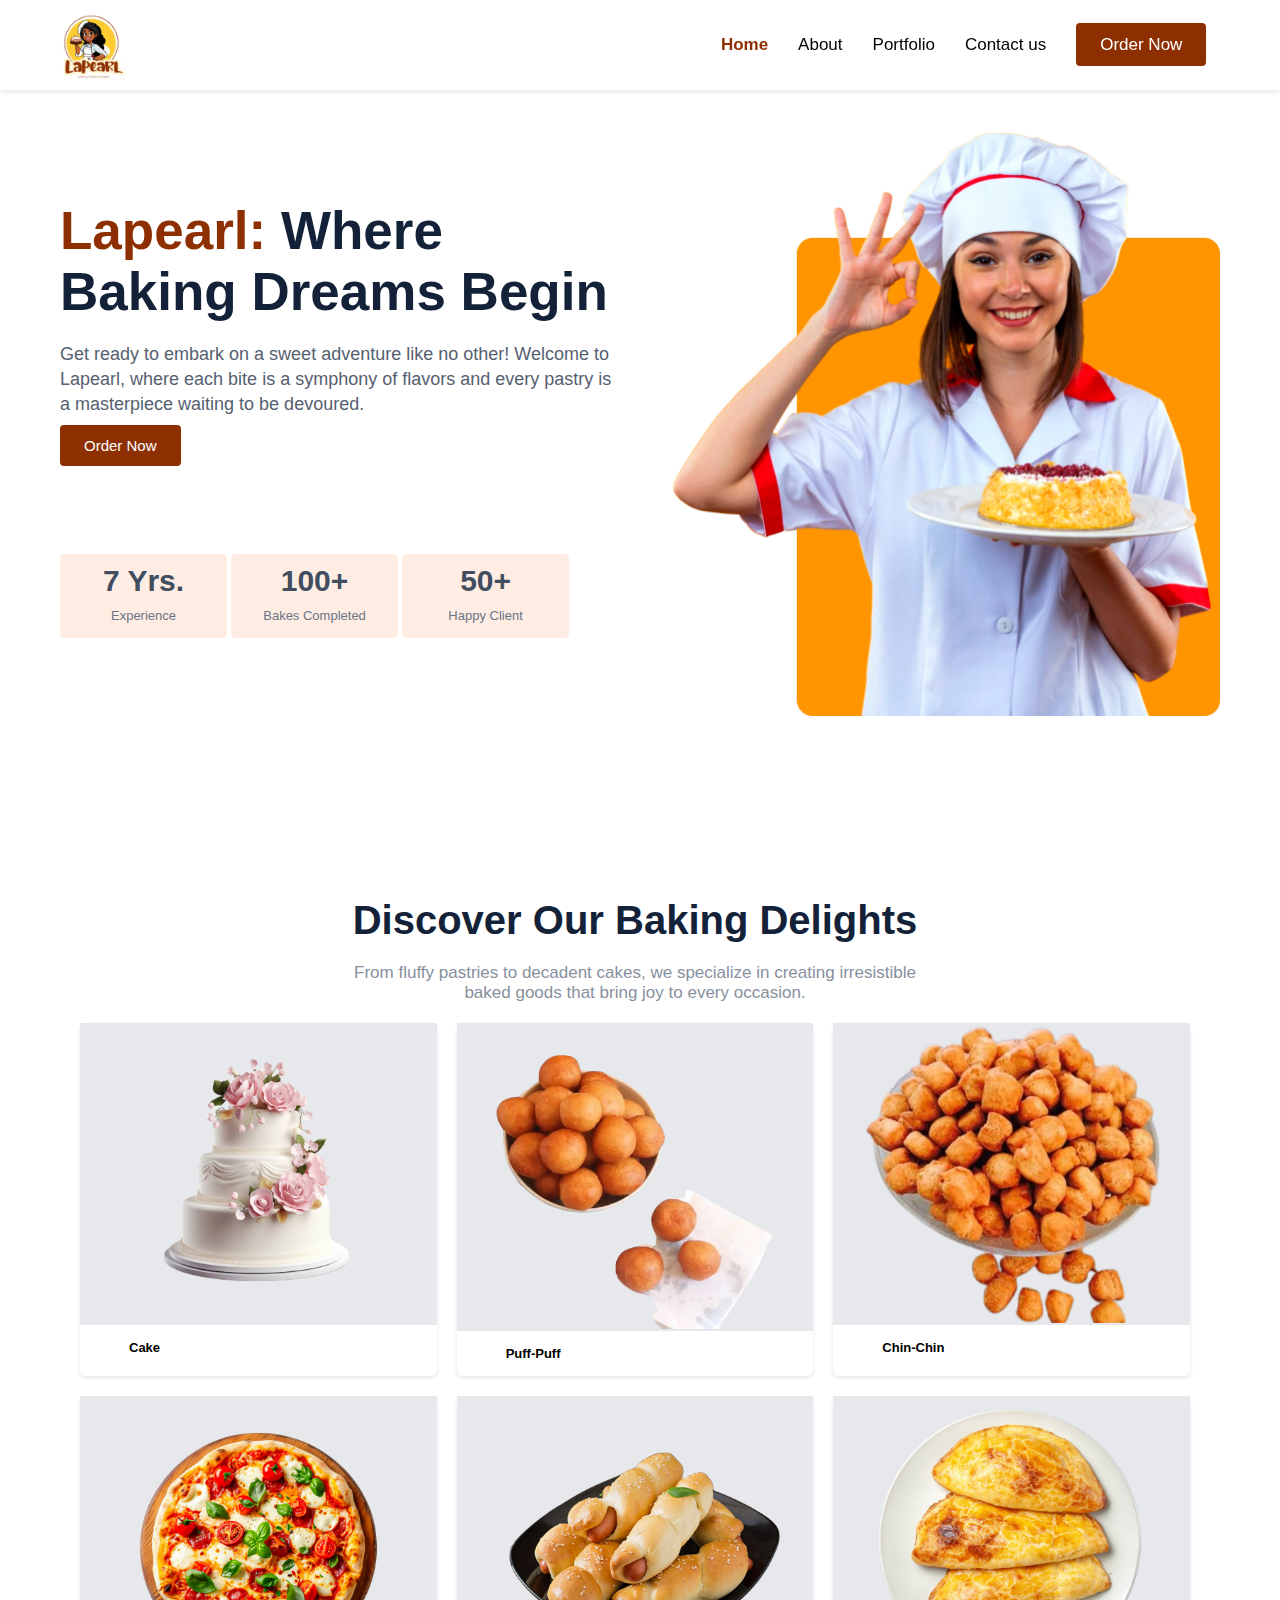
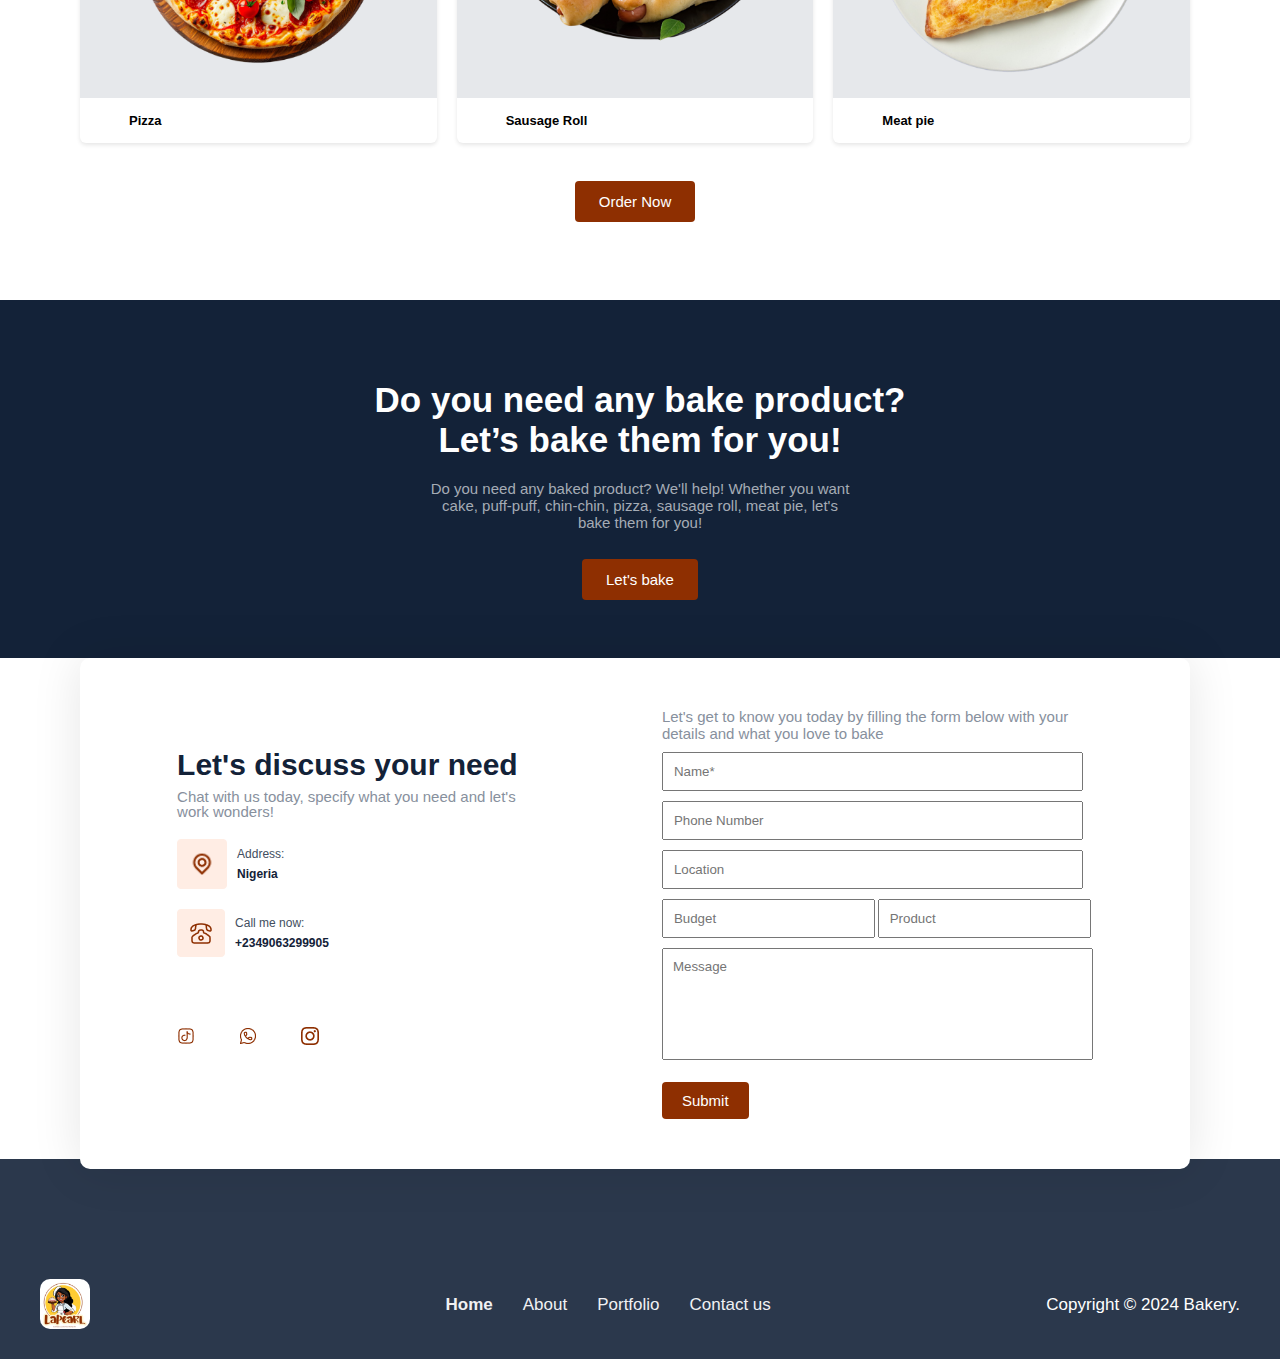
==== commit 9f84074e: "whatsapp function" ====
--- a/index.html
+++ b/index.html
@@ -5,6 +5,7 @@
     <meta name="viewport" content="width=device-width, initial-scale=1.0">
     <title>Wholesome Baked Goods Delivered</title>
     <link rel="stylesheet" href="style.css">
+
     <link rel="shortcut icon" href="img/Lapearl logo Mascot 1.jpg" type="image/x-icon">
 </head>
 <body>
@@ -31,7 +32,7 @@
 
                     <div>
                         <div class="content-box">
-                            <h1>7 Y.</h1>
+                            <h1>7 Yrs.</h1>
                             <p>Experience</p>
                         </div>
                         <div class="content-box">
@@ -171,11 +172,11 @@
             <form>
               <input type="text" name="name" placeholder="Name*" id="text"><br>
               <input type="tel" name="phone" placeholder="Phone Number" id="tel"><br>
-              <input type="text" name="location" placeholder="Location" id="text"><br>
+              <input type="text" name="location" placeholder="Location" id="location"><br>
               <input type="text" name="budget" placeholder="Budget" id="budget">
               <input type="text" name="product" placeholder="Product" id="product"><br>
-              <textarea name="message" placeholder="Message"></textarea><br>
-              <button type="submit">Submit</button>
+              <textarea name="message" placeholder="Message" id="message"></textarea><br>
+              <button type="submit" class="btn" onclick="sendwhatsapp()">Submit</button>
             </form>
         </div>
     </div>
@@ -200,5 +201,7 @@
         </div>
     </div>
 </footer>
+
+    <script src="app.js"></script>
 </body>
 </html>--- a/style.css
+++ b/style.css
@@ -10,7 +10,7 @@
     font-size: 62.5%; 
 }
 
-nav {
+nav{
     display: flex;
     justify-content: space-around;
     align-items: center;
@@ -337,6 +337,12 @@
 }
 
 .sec-4 #text{
+    padding: 1rem 23rem 1rem 1rem;
+    outline: none;
+    margin-top: 1rem;
+}
+
+.sec-4 #location{
     padding: 1rem 23rem 1rem 1rem;
     outline: none;
     margin-top: 1rem;
@@ -782,6 +788,11 @@
         outline: none;
         margin-top: 1rem;
     }
+     .sec-4 #location{
+        padding: 1rem 23rem 1rem 1rem;
+        outline: none;
+        margin-top: 1rem;
+    }
     
     .sec-4 #tel{
         padding: 1rem 23rem 1rem 1rem;
@@ -988,9 +999,14 @@
         color: black;
         font-size: 1rem; 
     }
+
+    .section-1 .content-box {
+        height: 10rem;
+    }
     
     .section-1 .content-box p{
-        font-size: 1rem;
+        font-size: 1.5rem;
+        line-height: 13px;
     }
 
     .section-1 .row{
@@ -1020,6 +1036,14 @@
         display: none;
     }
 
+    .sec-2 .grid-item p{
+        font-size: 2rem;
+        padding-left: 1rem;
+        padding-top: 1.5rem;
+        font-weight: bold;
+        padding-bottom: 1.5rem;
+    }
+
     a.nav-button{
         display: none;
     }
@@ -1071,10 +1095,27 @@
         padding-right: 3rem;
     }
 
+    .footer-container {
+        display: flex;
+        justify-content: center;
+        flex-direction: column;
+    }
+
     .footer-left img {
         width: 45px !important;
         height: 45px !important; 
         border-radius: 1rem;
+        text-align: center;
+    }
+
+    .footer-center {
+        text-align: center;
+        padding-right: 5rem;
+    }
+    
+    .footer-right {
+        text-align: center;
+        font-size: 1.7rem;
     }
 
 }
@@ -1120,6 +1161,12 @@
         outline: none;
         margin-top: 1rem;
     }
+    .sec-4 #location{
+        /* padding: 1rem 23rem 1rem 1rem; */
+        width: 100%;
+        outline: none;
+        margin-top: 1rem;
+    }
     
     .sec-4 #tel{
         /* padding: 1rem 23rem 1rem 1rem; */
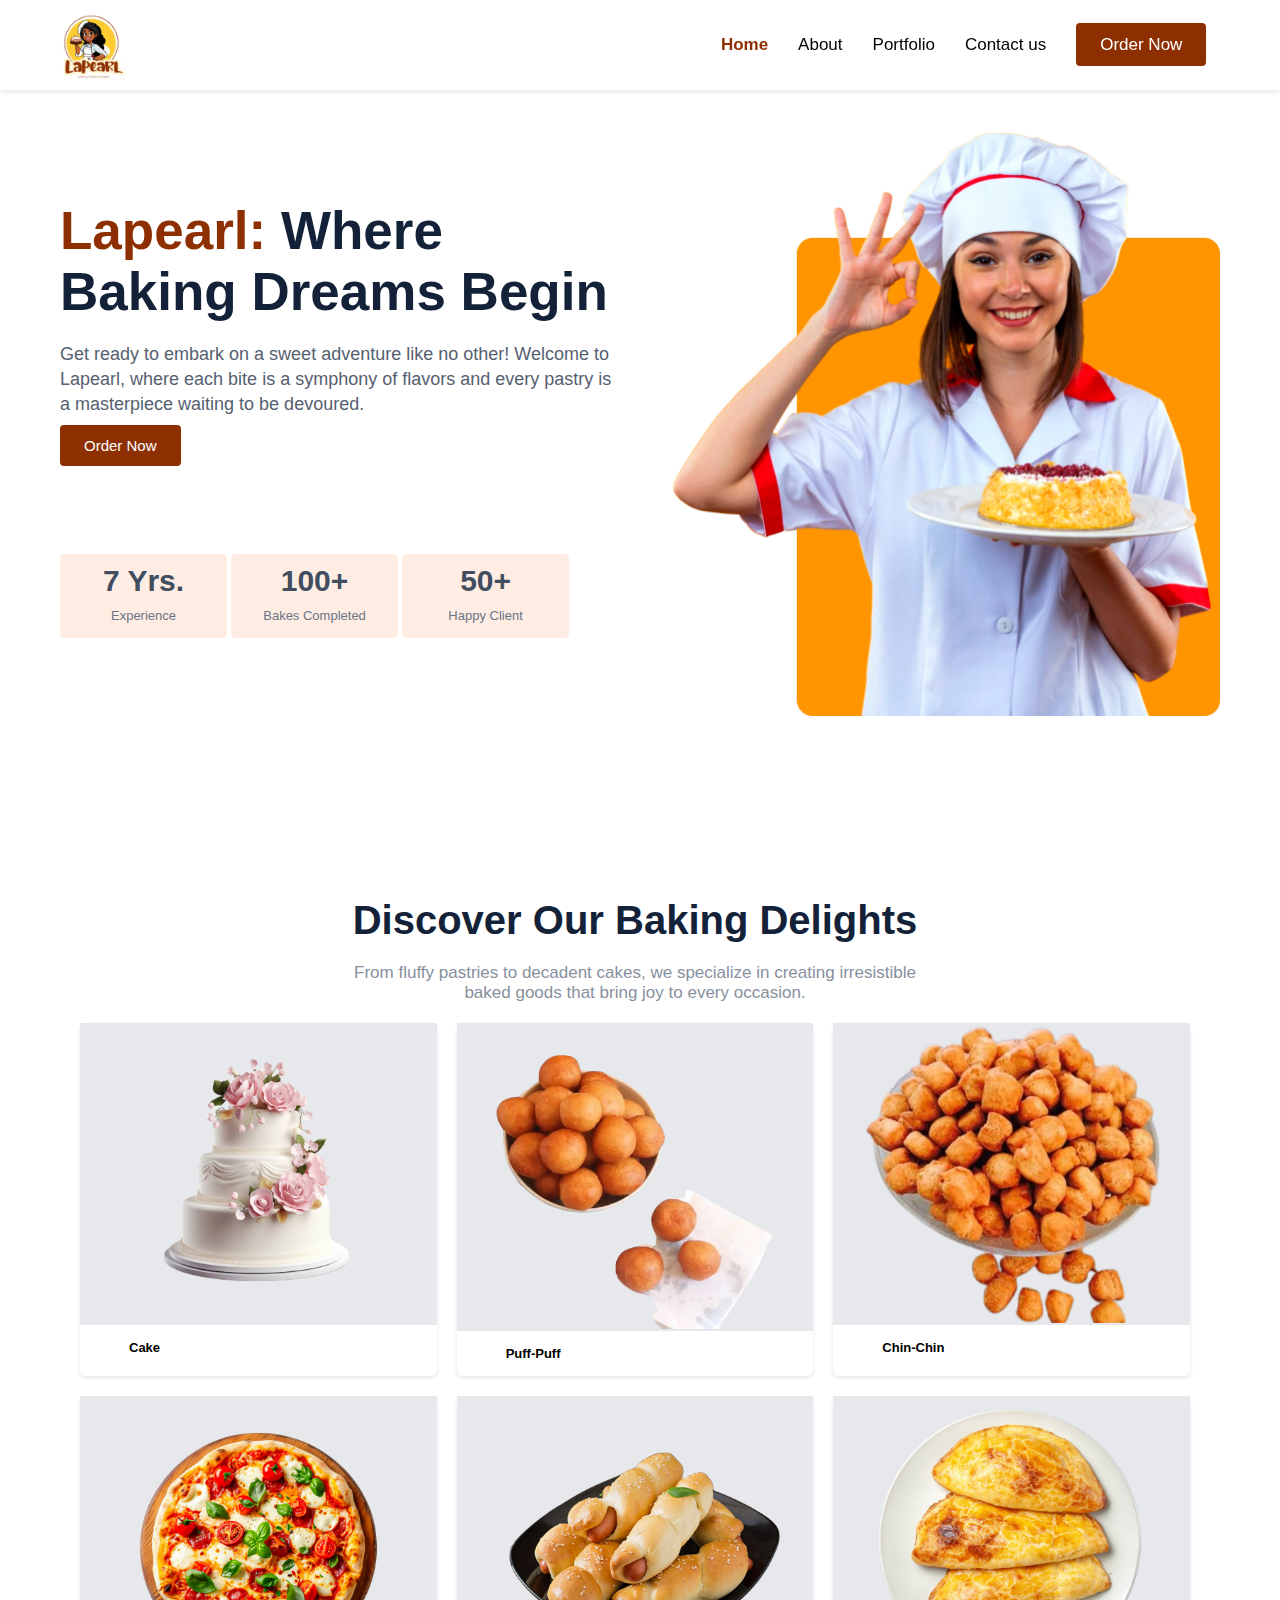
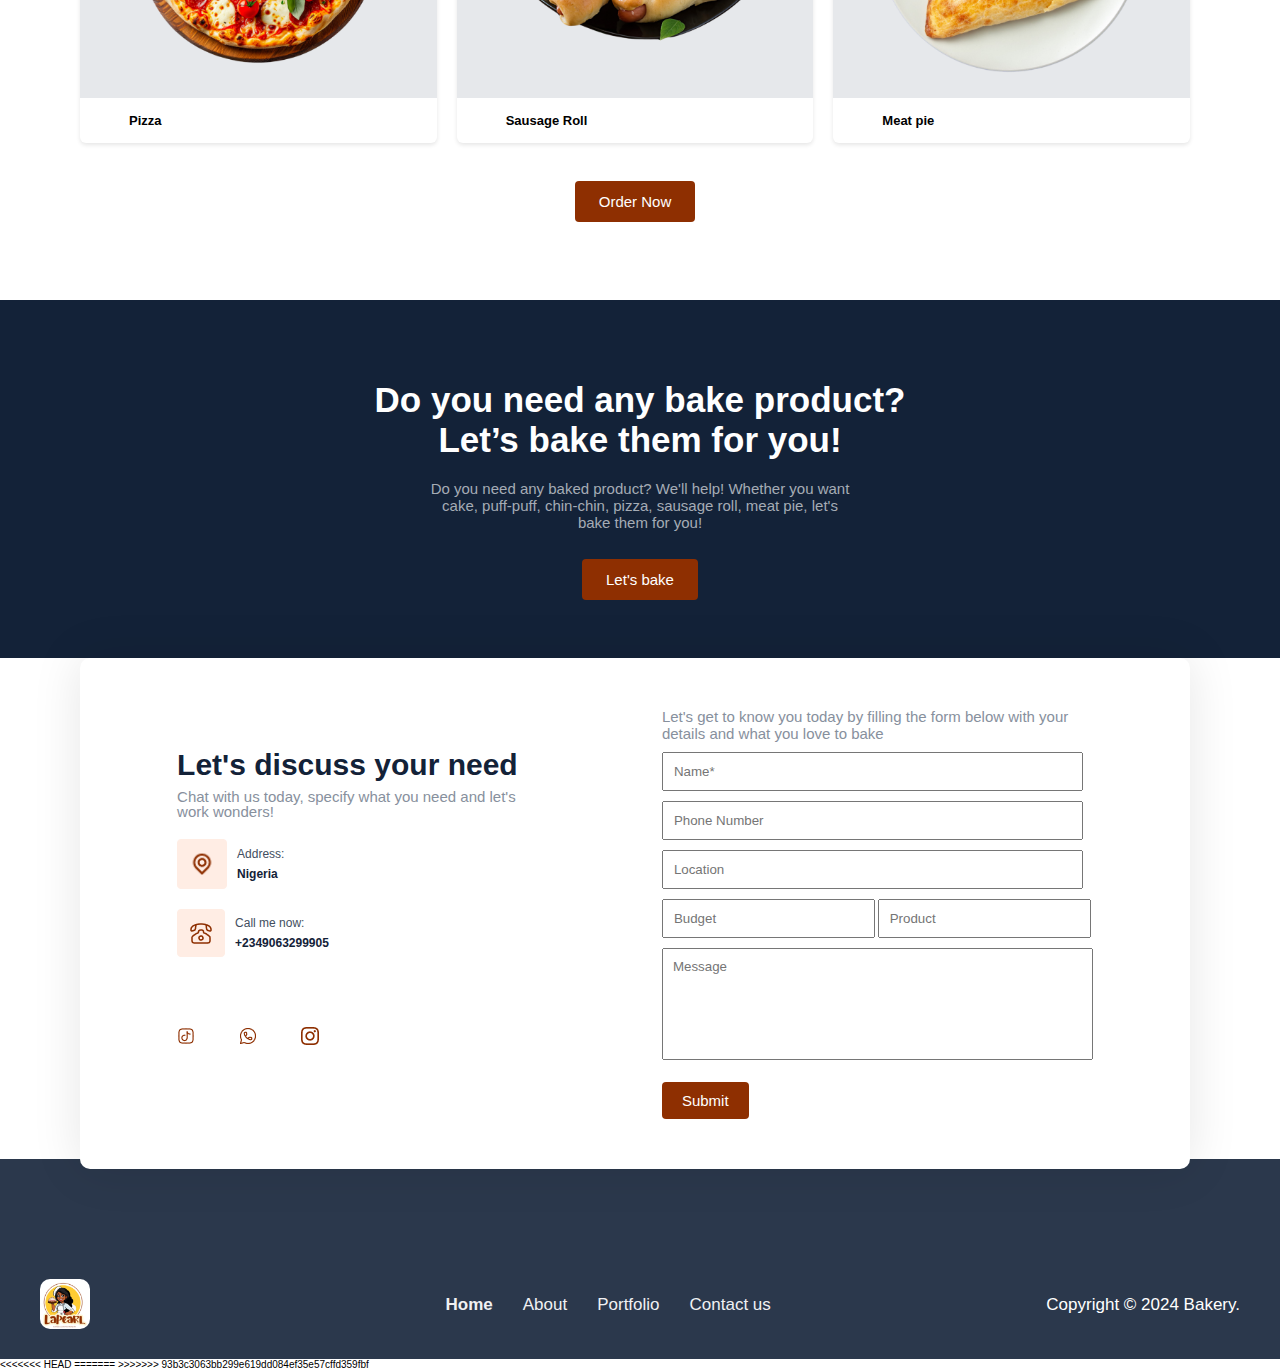
==== commit 4e081088: "wa" ====
--- a/index.html
+++ b/index.html
@@ -7,17 +7,31 @@
     <link rel="stylesheet" href="style.css">
 
     <link rel="shortcut icon" href="img/Lapearl logo Mascot 1.jpg" type="image/x-icon">
+    <link rel="stylesheet" href="https://cdnjs.cloudflare.com/ajax/libs/font-awesome/6.6.0/css/all.min.css" integrity="sha512-Kc323vGBEqzTmouAECnVceyQqyqdsSiqLQISBL29aUW4U/M7pSPA/gEUZQqv1cwx4OnYxTxve5UMg5GT6L4JJg==" crossorigin="anonymous" referrerpolicy="no-referrer" />
 </head>
 <body>
     <nav>
         <a href="index.html"><img src="img/Lapearl logo Mascot 1.jpg" alt="Logo"></a>
-        <ul class="nav-menu">
-          <li class="nav-item"><a href="index.html" class="active">Home</a></li>
-          <li class="nav-item"><a href="about.html">About</a></li>
-          <li class="nav-item"><a href="portfolio.html">Portfolio</a></li>
-          <li class="nav-item"><a href="contact.html">Contact us</a></li>
-          <li class="nav-item"><a href="https://api.whatsapp.com/send?phone=2349063299905" class="nav-button" target="_blank">Order Now</a></li>
-        </ul>
+        <div class="navyy">
+            <span class="hamburger">
+                <a href="#" class="bar">
+                    <i class="fa-solid fa-bars fa-2xl"></i>
+                </a>
+    
+                <a href="#" class="hex">
+                    <i class="fa-solid fa-x fa-2xl"></i>
+                </a>
+            </span>
+            <div class="sub-nav">
+                <ul class="nav-menu">
+                    <li class="nav-item"><a href="index.html" class="active">Home</a></li>
+                    <li class="nav-item"><a href="about.html">About</a></li>
+                    <li class="nav-item"><a href="portfolio.html">Portfolio</a></li>
+                    <li class="nav-item"><a href="contact.html">Contact us</a></li>
+                    <li class="nav-item"><a href="https://api.whatsapp.com/send?phone=2349063299905" class="nav-button" target="_blank">Order Now</a></li>
+                </ul>
+            </div>
+        </div>
     </nav>
 
     <!--section 1-->
@@ -202,6 +216,10 @@
     </div>
 </footer>
 
+<<<<<<< HEAD
     <script src="app.js"></script>
+=======
+<script src="lapearl.js"></script>
+>>>>>>> 93b3c3063bb299e619dd084ef35e57cffd359fbf
 </body>
 </html>--- a/style.css
+++ b/style.css
@@ -69,6 +69,28 @@
     background-color: #642200;
 }
 
+span.hamburger a{
+    color: #642200;
+    text-decoration: none;
+    font-size: 2.5rem;
+    padding: 1rem;
+    width: 50px;
+    position: relative;
+    cursor: pointer;
+}
+
+a.burger{
+    display: none;
+}
+
+a.hex{
+    display: none;
+}
+
+a.bar{
+    display: none;
+}
+
 /* section 1 css style */
 
 .section-1 {
@@ -1182,4 +1204,82 @@
         margin-top: 1rem;
     }
 
+}
+
+@media (max-width: 768px){
+
+
+    .show{
+        display: block;
+
+    }
+
+    nav img {
+        float: left;
+        width: 8rem; 
+        height: 8rem;
+        margin-right: 40rem; 
+    }
+
+    .nav-menu{
+        display: flex;
+        text-align: center;
+        align-items: center;
+        flex-direction: column;
+        list-style-type: none;
+        background-color: white;
+        gap: 6rem;
+        width: 300px;
+        height: 100vh;
+        padding-top: 8rem;
+        box-shadow: 2px 0px 0px rgba(0,0,0,0.1); 
+    }
+
+    .sub-nav{
+        position: absolute;
+        left: -10%;
+        top: 100%;
+        display: none;
+        transition: all 0.3s ease;
+    }
+
+    .sidebar{
+        display: block;
+        transition-timing-function: ease-in-out;
+    }
+
+    
+
+    .nav-item {
+        padding: 0 1.5rem;
+    }
+    
+    .nav-item a {
+        text-decoration: none;
+        color: black;
+        font-size: 3rem; 
+    }
+
+    a.nav-button{
+        text-decoration: none;
+        color: white !important;
+        background-color: #8E2F01;
+        padding: 1.2rem 7rem; 
+        border-radius: 0.4rem;
+    }
+
+    a.burger{
+        display: none;
+    }
+
+    a.bar{
+        display: block;
+    }
+    
+    .bar.to-hide{
+        display: none;
+    }
+    .hex.to-show{
+        display: block;
+    }
 }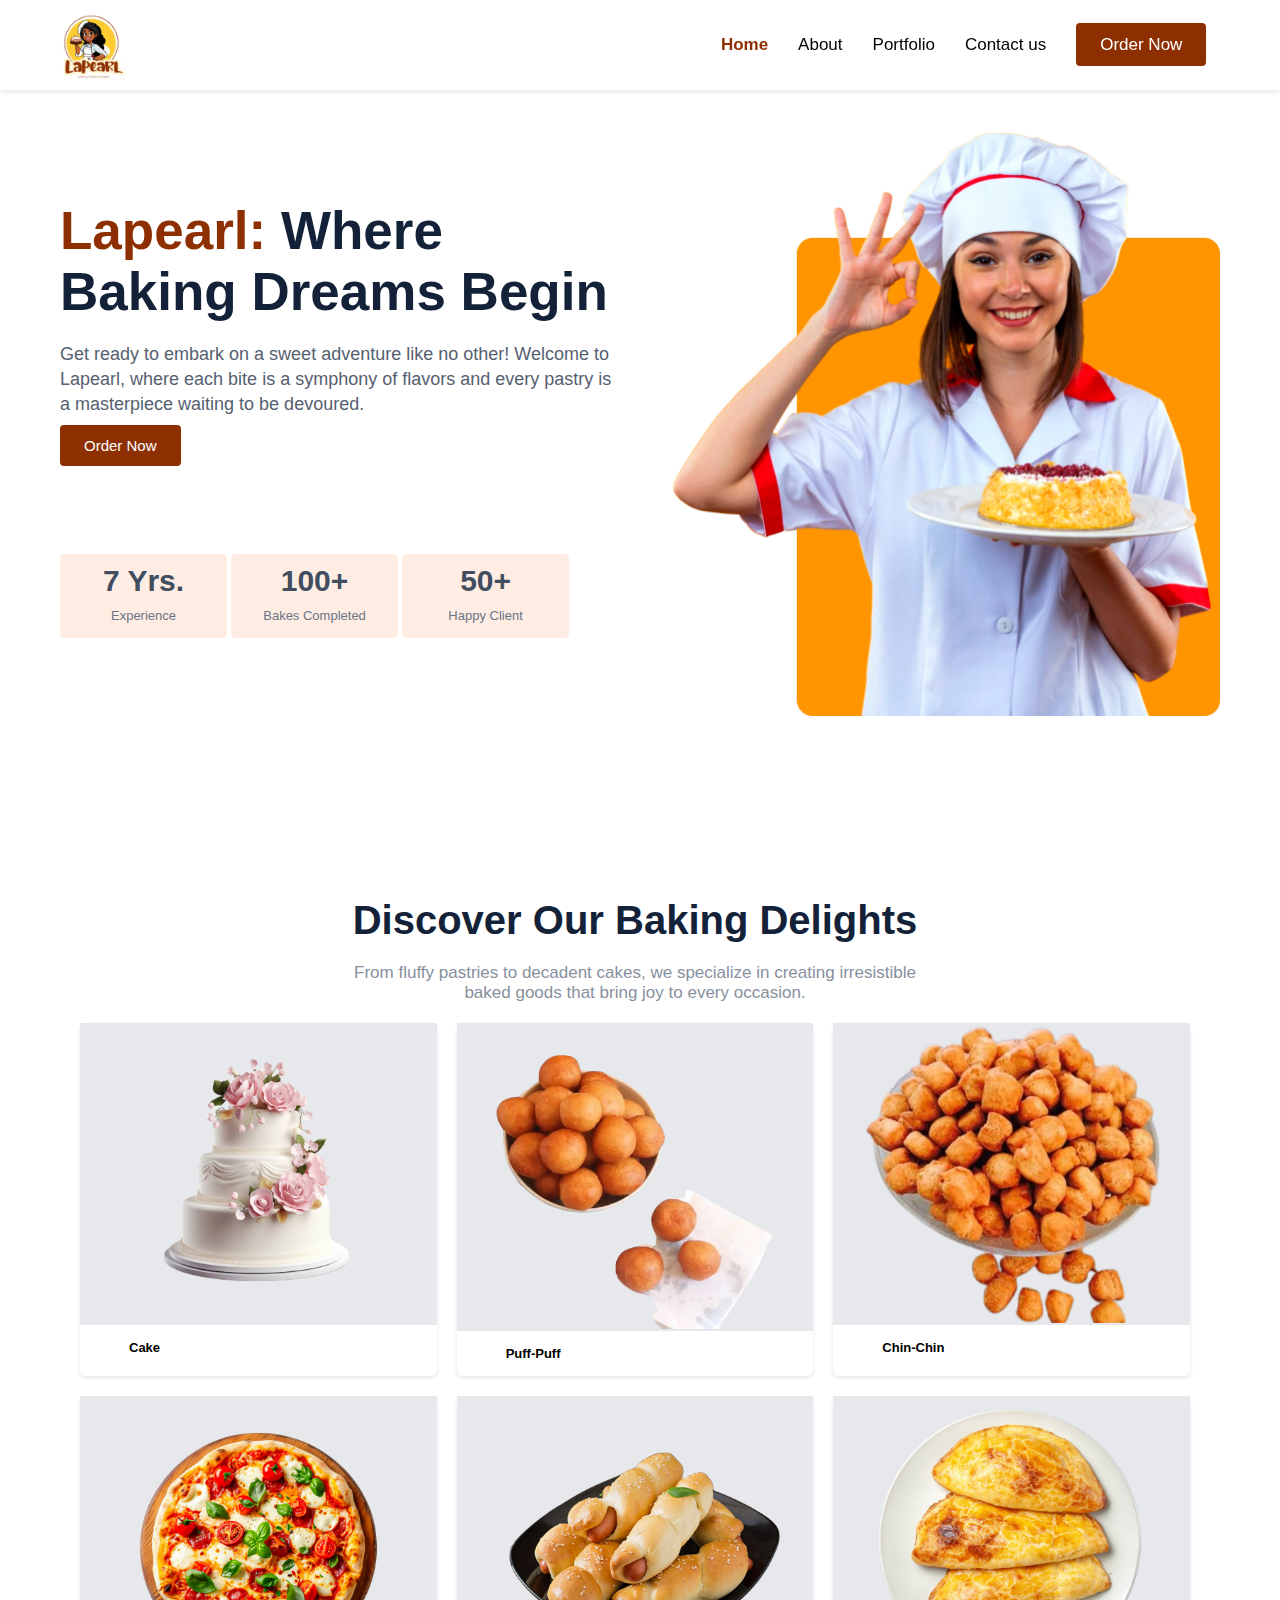
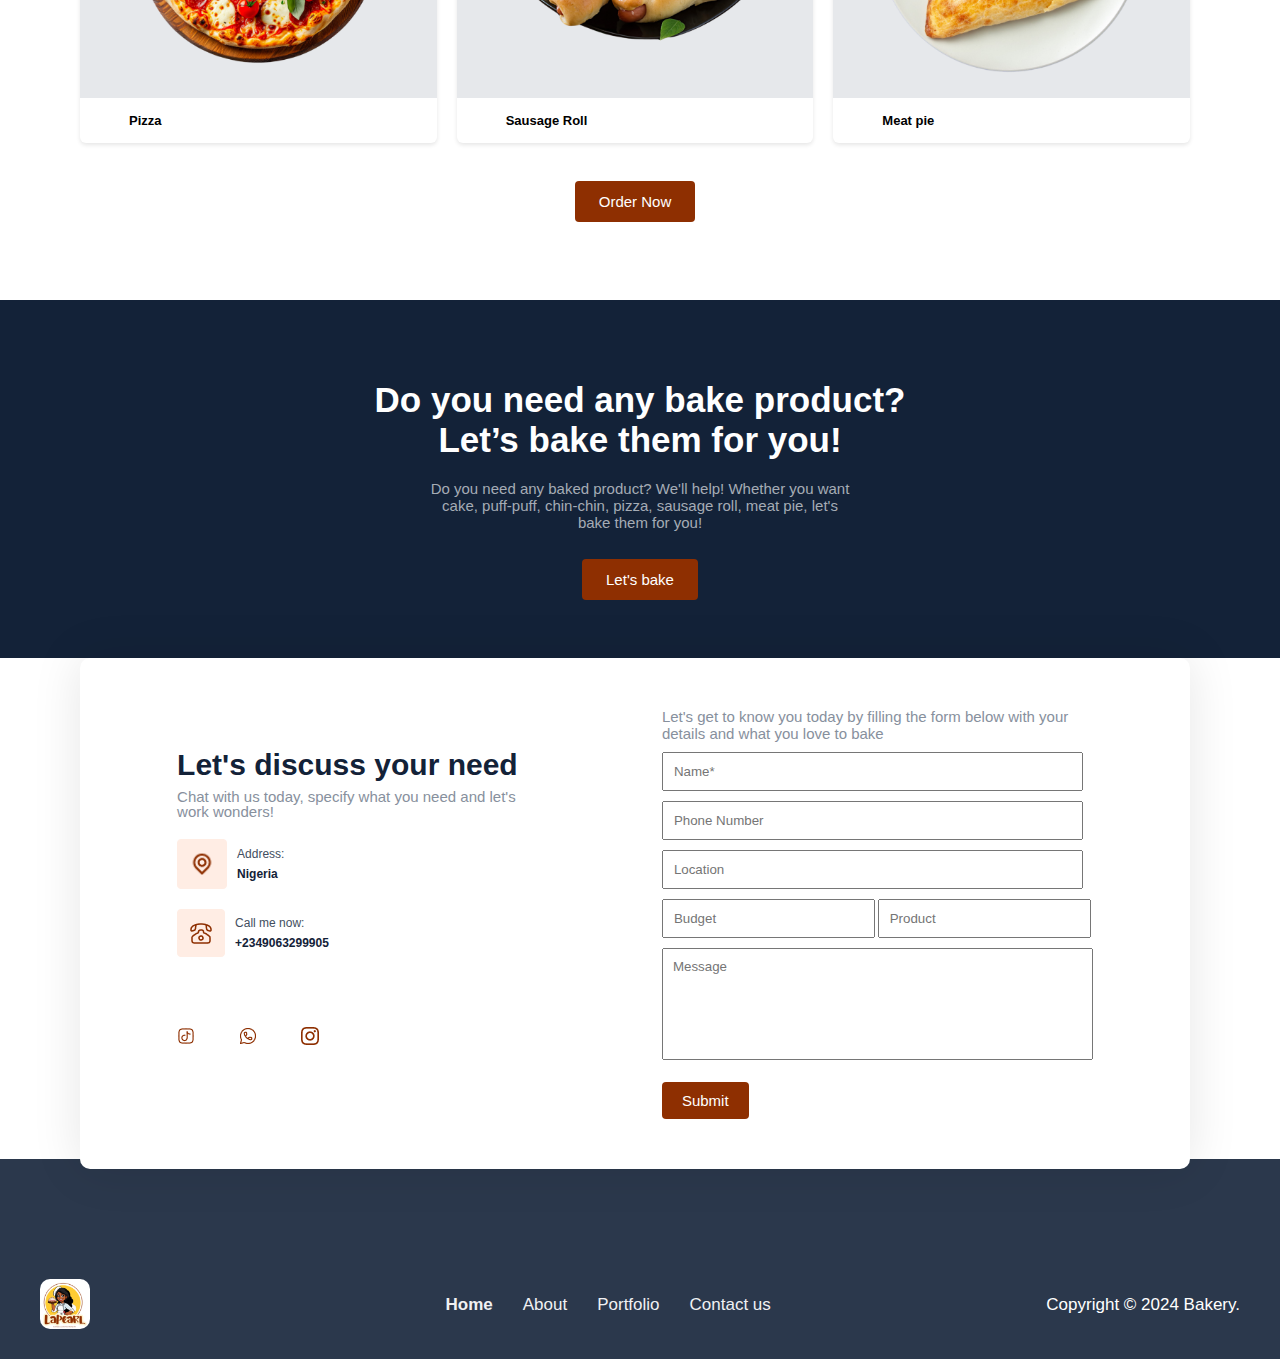
==== commit e714944d: "rectifying footer" ====
--- a/index.html
+++ b/index.html
@@ -203,11 +203,11 @@
             <img src="img/Lapearl logo Mascot 1.jpg" alt="Logo" width="50px" height="50px">
         </div>
         <div class="footer-center">
-            <ul class="nav-menu">
-                <li class="nav-item"><a href="index.html" class="thick">Home</a></li>
-                <li class="nav-item"><a href="about.html">About</a></li>
-                <li class="nav-item"><a href="portfolio.html">Portfolio</a></li>
-                <li class="nav-item"><a href="contact.html">Contact us</a></li>
+            <ul class="nav-menu-footer">
+                <li class="nav-item-footer"><a href="index.html" class="thick">Home</a></li>
+                <li class="nav-item-footer"><a href="about.html">About</a></li>
+                <li class="nav-item-footer"><a href="portfolio.html">Portfolio</a></li>
+                <li class="nav-item-footer"><a href="contact.html">Contact us</a></li>
             </ul>
         </div>
         <div class="footer-right">
@@ -216,10 +216,6 @@
     </div>
 </footer>
 
-<<<<<<< HEAD
     <script src="app.js"></script>
-=======
-<script src="lapearl.js"></script>
->>>>>>> 93b3c3063bb299e619dd084ef35e57cffd359fbf
 </body>
 </html>--- a/style.css
+++ b/style.css
@@ -409,23 +409,23 @@
     height: 20rem;
 }
 
-footer .nav-menu {
+footer .nav-menu-footer {
     display: flex;
     list-style: none;
     margin-left: 8rem;
 }
 
-footer .nav-item {
+footer .nav-item-footer {
     padding: 0 1.5rem; 
 }
 
- footer .nav-item a {
+ footer .nav-item-footer a {
     text-decoration: none;
     color: #F0F1F3 !important;
     font-size: 1.7rem; 
 }
 
-footer .nav-item a:hover {
+footer .nav-item-footer a:hover {
     color: brown;
 }
 
@@ -855,23 +855,23 @@
         height: 20rem;
     }
     
-    footer .nav-menu {
+    footer .nav-menu-footer {
         display: flex;
         list-style: none;
         margin-left: 8rem;
     }
     
-    footer .nav-item {
+    footer .nav-item-footer {
         padding: 0 1.5rem; 
     }
     
-     footer .nav-item a {
+     footer .nav-item-footer a {
         text-decoration: none;
         color: #F0F1F3 !important;
         font-size: 1.7rem; 
     }
     
-    footer .nav-item a:hover {
+    footer .nav-item-footer a:hover {
         color: brown;
     }
     
@@ -1229,8 +1229,9 @@
         list-style-type: none;
         background-color: white;
         gap: 6rem;
-        width: 300px;
-        height: 100vh;
+        width: 100vw;
+        overflow: auto;
+        height: 50vh;
         padding-top: 8rem;
         box-shadow: 2px 0px 0px rgba(0,0,0,0.1); 
     }
@@ -1260,6 +1261,8 @@
         font-size: 3rem; 
     }
 
+
+
     a.nav-button{
         text-decoration: none;
         color: white !important;
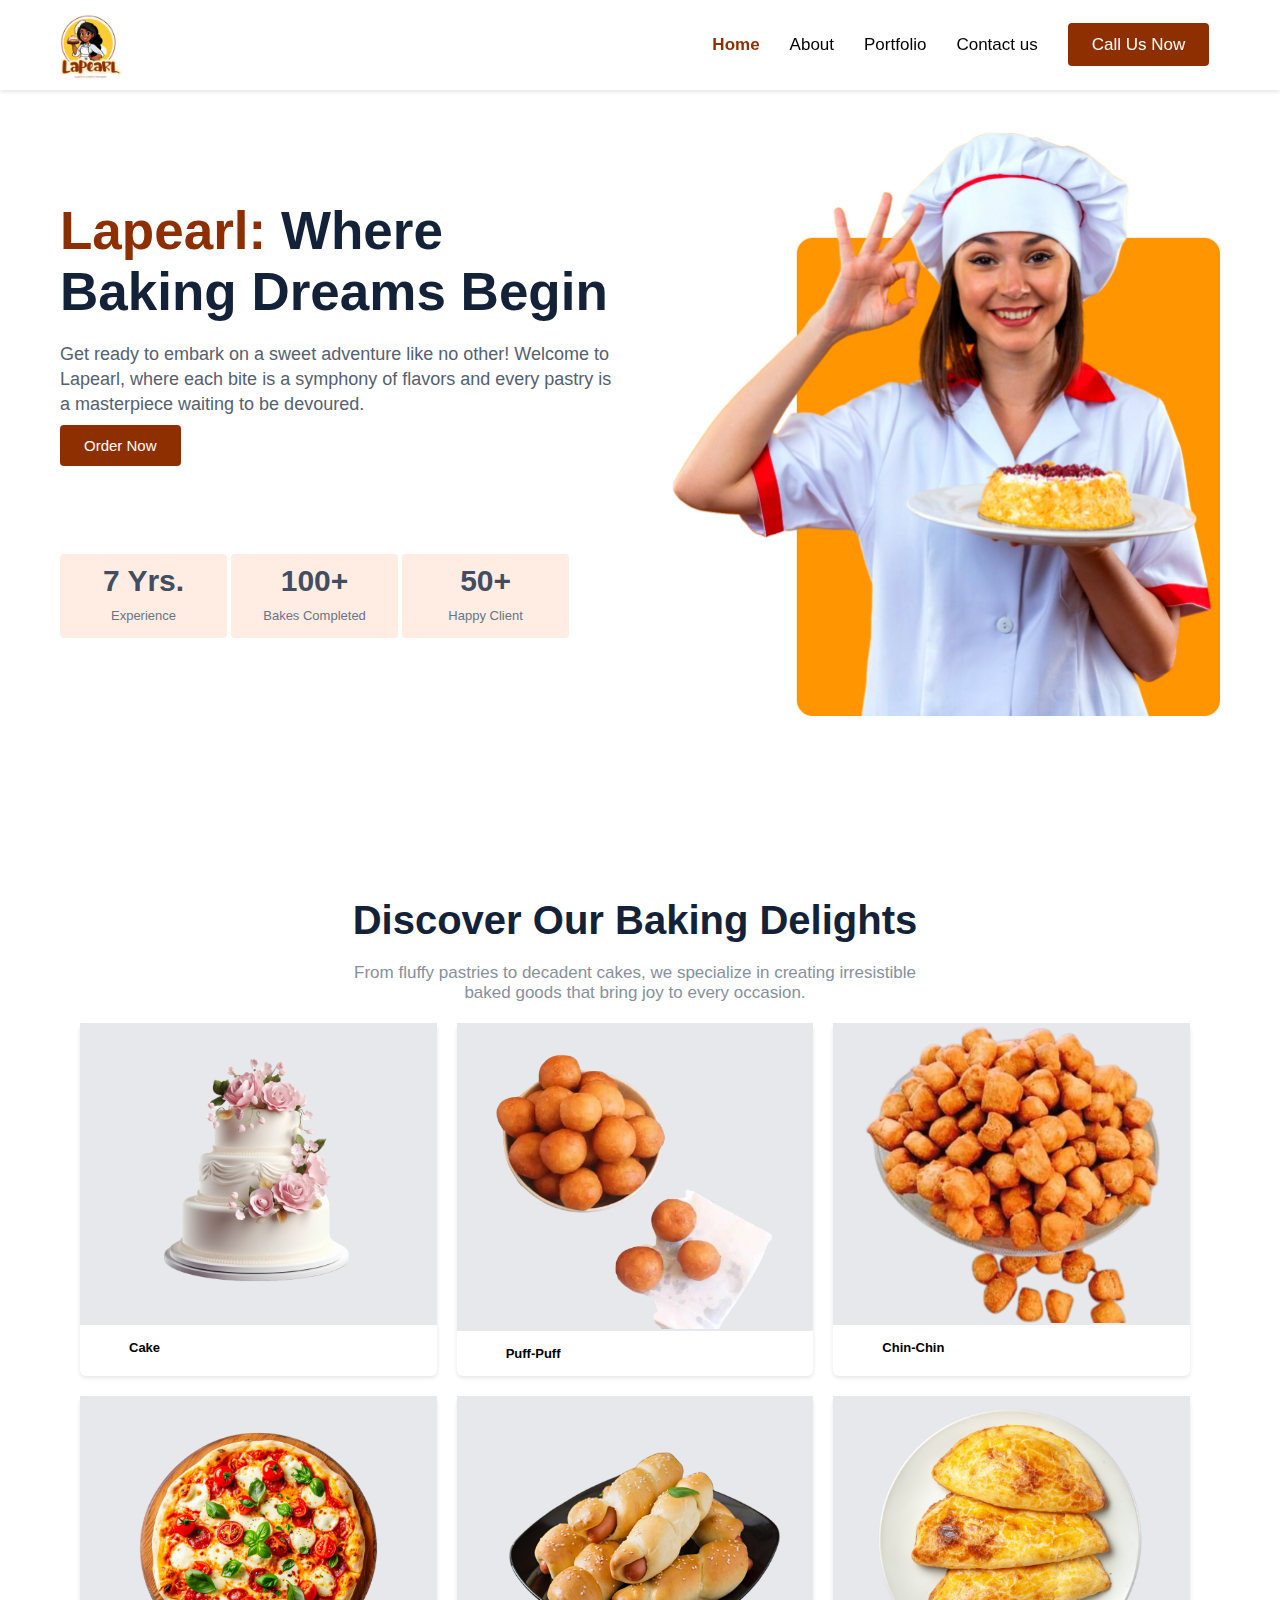
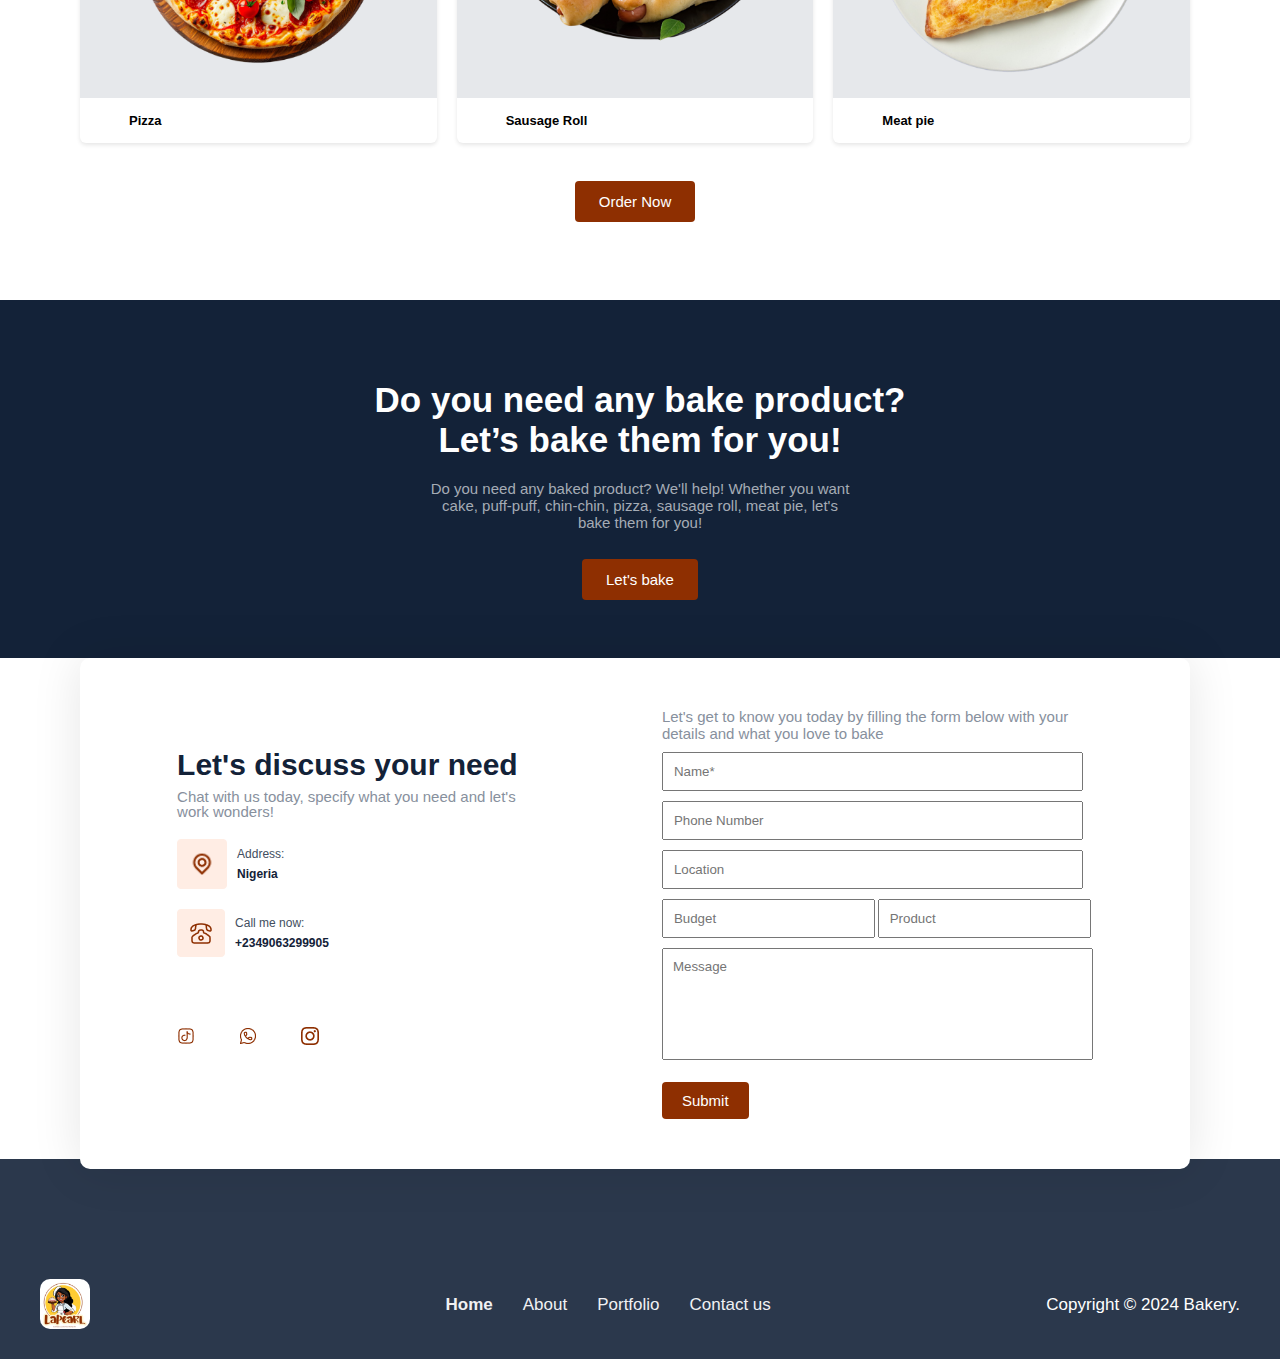
==== commit 17e99322: "rectifying footer" ====
--- a/index.html
+++ b/index.html
@@ -28,7 +28,7 @@
                     <li class="nav-item"><a href="about.html">About</a></li>
                     <li class="nav-item"><a href="portfolio.html">Portfolio</a></li>
                     <li class="nav-item"><a href="contact.html">Contact us</a></li>
-                    <li class="nav-item"><a href="https://api.whatsapp.com/send?phone=2349063299905" class="nav-button" target="_blank">Order Now</a></li>
+                    <li class="nav-item"><a href="tel:+2349063299905" class="nav-button" target="_blank">Call Us Now</a></li>
                 </ul>
             </div>
         </div>
